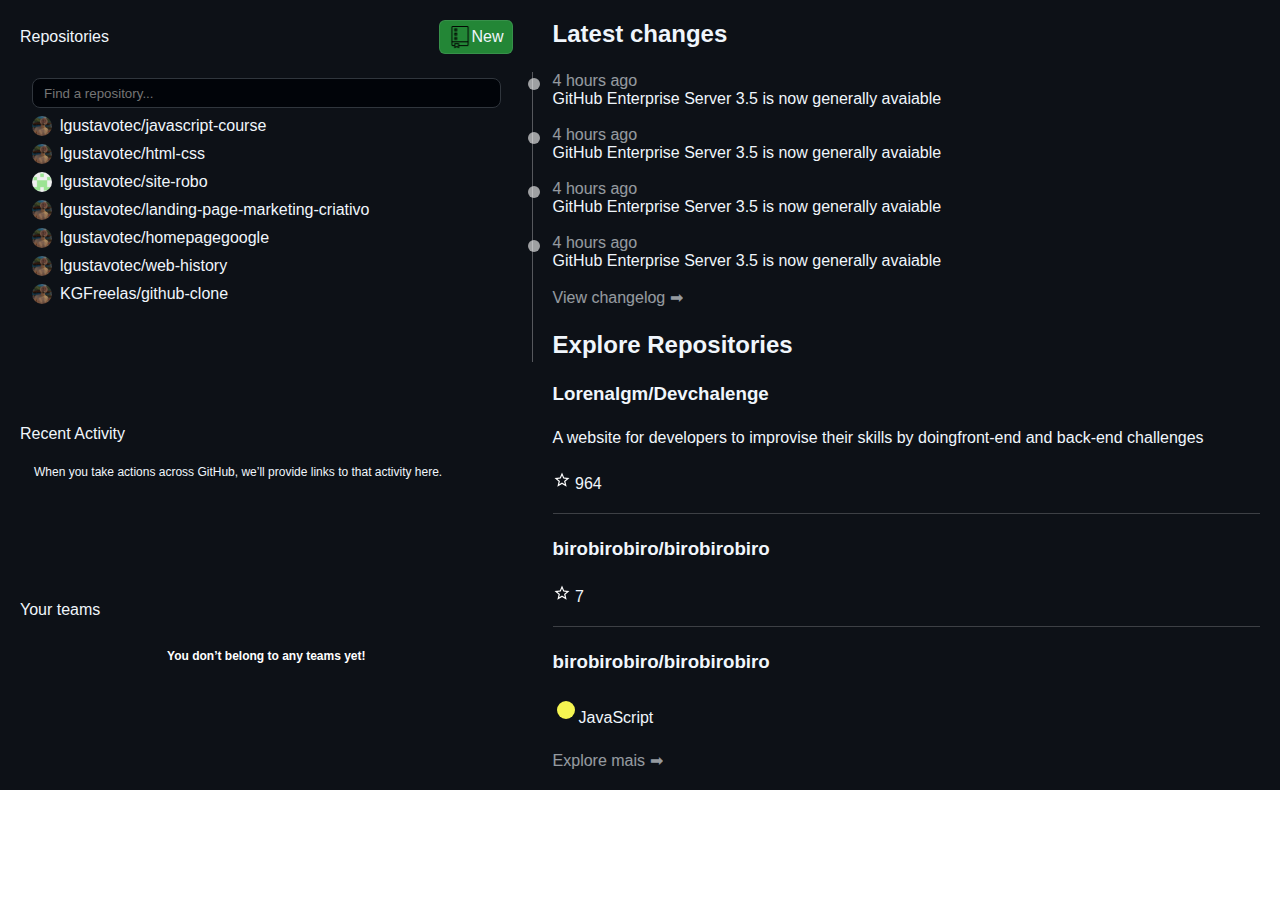
==== index.html @ 775c9f39 "responsividade sidebar finalizado" ====
<!DOCTYPE html>
<html lang="pt-BR">
  <head>
    <meta charset="UTF-8" />
    <meta http-equiv="X-UA-Compatible" content="IE=edge" />
    <meta name="viewport" content="width=device-width, initial-scale=1.0" />
    <link rel="stylesheet" href="styles/index.css" />
    <link rel="stylesheet" href="styles/fonts.css">
    <title></title>
  </head>
  <body>
    <aside>
      <div class="recent-repositories">
        <div class="recent-repositories-title">
          <h4>Repositories</h4>
          <div class="green-button">
            <img src="images/repository.png" alt="" />
            <p>New</p>
          </div>
        </div>

        <div class="list-repository card-block">
          <input type="search" placeholder="   Find a repository..." id="" />

          <div class="list-repository_item">
            <img src="images/perfilgus.jpeg" alt="" />
            <a href="#">lgustavotec/javascript-course</a>
          </div>

          <div class="list-repository_item">
            <img src="images/perfilgus.jpeg" alt="" />
            <a href="#">lgustavotec/html-css</a>
          </div>

          <div class="list-repository_item">
            <img src="images/kfg.png" alt="" />
            <a href="#">lgustavotec/site-robo</a>
          </div>

          <div class="list-repository_item">
            <img src="images/perfilgus.jpeg" alt="" />
            <a href="#">lgustavotec/landing-page-marketing-criativo</a>
          </div>

          <div class="list-repository_item">
            <img src="images/perfilgus.jpeg" alt="" />
            <a href="#">lgustavotec/homepagegoogle</a>
          </div>

          <div class="list-repository_item">
            <img src="images/perfilgus.jpeg" alt="" />
            <a href="#">lgustavotec/web-history</a>
          </div>

          <div class="list-repository_item">
            <img src="images/perfilgus.jpeg" alt="" />
            <a href="#">KGFreelas/github-clone</a>
          </div>
        </div>
      </div>

      <div class="recent-activity">
        <h4>Recent Activity</h4>
        <div class="card-block">
          <p>
            When you take actions across GitHub, we’ll provide links to that
            activity here.
          </p>
        </div>
      </div>

      <div class="your-teams">
        <h4>Your teams</h4>
        <div class="card-block">
          <p>You don’t belong to any teams yet!</p>
        </div>
      </div>
    </aside>

    <aside id="sidebar">

      <h2 class="titulo-sidebar">Latest changes</h2>

      <div class="content-sidebar">
        <p class="time-notification">4 hours ago</p>
        <a href="">
          <p class="text-sidebar">GitHub Enterprise Server 3.5 is now generally avaiable</p>
        </a><br>
        <p class="time-notification">4 hours ago</p>
        <a href="">
          <p class="text-sidebar">GitHub Enterprise Server 3.5 is now generally avaiable</p>
        </a><br>
        <p class="time-notification">4 hours ago</p>
        <a href="">
          <p class="text-sidebar">GitHub Enterprise Server 3.5 is now generally avaiable</p>
        </a><br>
        <p class="time-notification">4 hours ago</p>
        <a href="">
          <p class="text-sidebar" >GitHub Enterprise Server 3.5 is now generally avaiable</p>
        </a><br>
        <a class="explore-more" href="#">View changelog &#x27A1</a>
      </div>

      <h2 class="titulo-sidebar">Explore Repositories</h2>

      <a href="">
        <h3 class="subtitulo-sidebar">Lorenalgm/Devchalenge</h3>
      </a>
      <p> A website for developers to improvise their skills by doingfront-end and back-end challenges</p>
      <p class="star-number"> <img src="images/star-sidebar.svg" alt=""> 964</p>

      <a href="">
        <h3 class="subtitulo-sidebar">birobirobiro/birobirobiro</h3>
      </a>

      <p class="star-number"> <img src="images/star-sidebar.svg" alt=""> 7</p>

      <a href="">
        <h3 class="subtitulo-sidebar">birobirobiro/birobirobiro</h3>
      </a>

      <p class="ball-text">JavaScript</p>




      

      <a class="explore-more" href="#">Explore mais &#x27A1</a>



      
        
      </div>

      


    </aside>
  </body>
</html>
---- styles/index.css ----
* {
  margin: 0;
  padding: 0;
}

body{
  display: grid;
  grid-template-areas: "aside1 aside2";
}

aside {
  padding: 20px;
  background-color: #010409;
  display: grid;
  gap: 24px;
  grid-template-areas: "repositories" "recent" "teams";
  font-family: "Segoe UI", Tahoma, Geneva, Verdana, sans-serif;

  grid-area: aside1;
}

#sidebar{
  grid-area: aside2;
}

/*areas*/

.recent-repositories {
  grid-area: repositories;
  display: flex;
  flex-direction: column;
  gap: 12px;
}

.recent-repositories-title {
  display: flex;
  justify-content: space-between;
  align-items: center;
}

.recent-repositories-title h4 {
  font-weight: normal;
}

.recent-activity {
  grid-area: recent;
}
.recent-activity h4 {
  font-weight: normal;
}

.your-teams {
  grid-area: teams;
}
.your-teams h4 {
  font-weight: normal;
}

.list-repository {
  padding: 12px;
  display: grid;
  gap: 8px;
}

.list-repository_item {
  display: flex;
  gap: 8px;
  align-items: center;
}

.list-repository_item img {
  width: 20px;
  border-radius: 100%;
}

/* BOTOES */

.green-button {
  align-items: center;
  flex-direction: row;
  font-weight: 500px;
  border: 1px solid;
  border-radius: 6px;
  color: white;
  padding: 4px 8px;
  background-color: #238636;
  display: none;
  border-color: rgba(240, 245, 252, 0.1);
}

.green-button img {
  width: 24px;
}

input {
  border-radius: 8px;
  border: 1px solid #30363d;
  height: 30px;
  background-color: #010409;
  color: #30363d;
}

.recent-activity > div {
  margin-top: 8px;
  padding: 4px;
}

.your-teams > div {
  margin-top: 8px;
  padding: 12px;
}
.your-teams p {
  font-weight: bold;
  color: white;
  text-align: center;
}

.card-block {
  background-color: #161b22;
  border: 1px solid #30363d;
  border-radius: 8px;
}

.card-block > p {
  font-size: 12px;
  padding: 10px;
}

@media (min-width: 768px) {
  aside {
    background-color: #0d1117 !important;
  }
  .green-button {
    display: inline-flex;
  }
  .card-block {
    background-color: transparent;
    border: none;
    border-radius: 0;
  }
}

/*=====================Aside-Sidebar================*/

.time-notification{
  opacity: 0.6;
}

.text-sidebar:hover{
  color: #58a6ff;
}

.subtitulo-sidebar:hover{
  color: #58a6ff;
  text-decoration: none;
  
}

#sidebar a:hover {
  color: #58a6ff;
}

.star-number::after{
  content: '';
  height: 1px;
  width: 100%;
  background-color: white;

  display: block;
  margin-top: 20px;
  opacity: 0.2;
}

.ball-text::before{
  content: '';
  height: 18px;
  width: 18px;
  background-color: rgb(245, 245, 81);
  border-radius: 100%;

  display: inline-block;
  margin: 4px;
  
}

.explore-more{
  opacity: 0.6;
}



.content-sidebar::before{
  content: '';
  height: 290px;
  width: 1px;
  background-color: white;
  display: flex;
  position: absolute;
  opacity: 0.3;
  margin-left: -21px;
  
}

.time-notification::before{
  content: '';
  height: 12px;
  width: 12px;
  border-radius: 100%;
  background-color: white;
  position: absolute;
  margin-left: -25px;
  margin-top: 6px;
}

@media(max-width:1003px){
  #sidebar{
    display: none;
  }
}
---- styles/fonts.css ----
h1,
h2,
h3,
h4,
h5,
h6,
p,
strong,
li,
a {
  color: #f0f6fc;
}

a {
  text-decoration: none;
}

a:hover {
  text-decoration: underline;
}
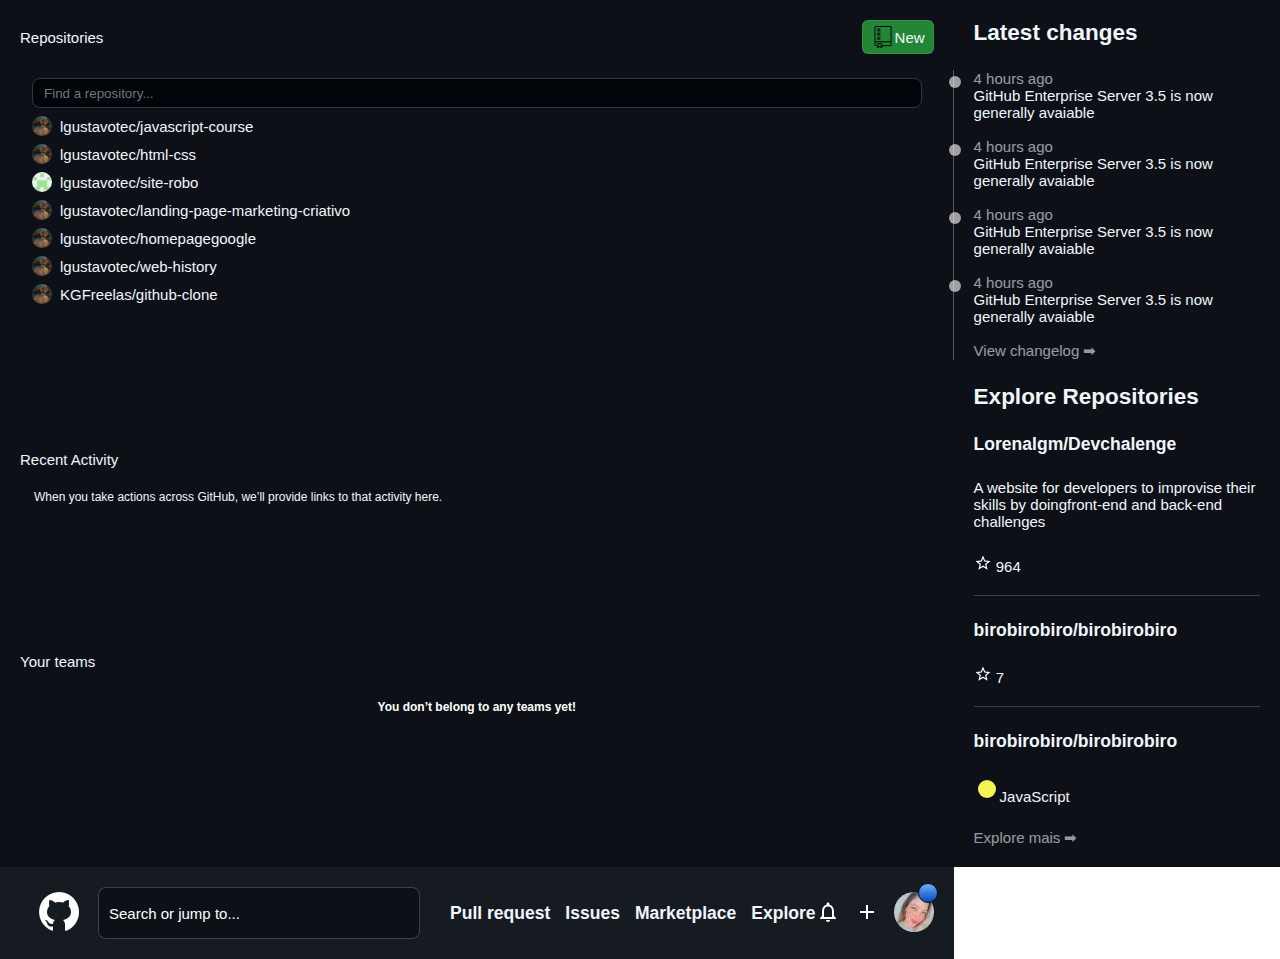
==== commit 6bd9a399: "Merge pull request #7 from KGFreelas/feature/sidebar" ====
--- a/index.html
+++ b/index.html
@@ -6,9 +6,58 @@
     <meta name="viewport" content="width=device-width, initial-scale=1.0" />
     <link rel="stylesheet" href="styles/index.css" />
     <link rel="stylesheet" href="styles/fonts.css">
+    <link rel="stylesheet" href="styles/header.css">
     <title></title>
   </head>
   <body>
+
+    <header>
+      <div class="navigation">
+  
+       <a href="#">
+         <div class="menu-hamburger">
+           <div></div>
+           <div></div>
+           <div></div>
+         </div>
+       </a>
+  
+       <div class="logo-header-before"><img src="images/icons8-github-48.png" alt=""></div>
+  
+        <input class="header-input" type="text" name="" value="Search or jump to...">
+  
+        
+          <nav>
+            <ul>
+              <a href="#">
+                <li><h3>Pull request</h3>
+              </a>
+            
+              </li>
+              <a href="#">
+                <li><h3>Issues</h3></li>
+              </a>
+              <a href="#">
+                <li><h3>Marketplace</h3></li>
+              </a>
+              <a href="#">
+                <li><h3>Explore</h3></li>
+              </a>
+            </ul>
+          </nav>
+        
+      </div>
+
+      <div class="logo-header-after"><img src="images/icons8-github-48.png" alt=""></div>
+  
+      <div class="icons-header">
+  
+        <div class="icon-bell"><a href="#"><img src="images/bell.svg" alt=""></a></div>
+        <div class="icon-plus"><a href="#"><img src="images/plus.svg" alt=""></a></div>
+        <div class="icon-img"><a href="#"><img src="images/img-perfil.jfif" alt=""></a></div>
+      </div>
+    </header>
+  
     <aside>
       <div class="recent-repositories">
         <div class="recent-repositories-title">
--- a/styles/header.css
+++ b/styles/header.css
@@ -0,0 +1,159 @@
+/* ===========Global===========*/
+* {
+  margin: 0;
+  padding: 0;
+}
+
+body {
+  font-family: 'Segoe UI', Tahoma, Geneva, Verdana, sans-serif;
+  font-size: 15px;
+}
+
+/* ===========Header===========*/
+
+header {
+  padding: 20px;
+  display: flex;
+  justify-content: space-between;
+  background-color: #161b22;
+  color: #f0f6fc;
+}
+
+header a {
+  text-decoration: none;
+  color: #f0f6fc;
+  opacity: 1;
+}
+
+header a:hover {
+  opacity: 0.8;
+}
+
+.navigation {
+  display: flex;
+  gap: 15px;
+  align-items: center;
+  font-weight: bold;
+}
+
+.header-input {
+  width: 300px;
+  margin: auto;
+  padding: 10px;
+  border: 1px solid rgba(255, 255, 255, 0.199);
+  border-radius: 8px;
+  background-color: #0d1117;
+  color: white;
+  font-size: 15px;
+}
+
+nav ul {
+  display: flex;
+  gap: 15px;
+  align-items: center;
+}
+
+header li {
+  text-decoration: none;
+  list-style: none;
+}
+
+
+
+.icons-header {
+  display: flex;
+  align-items: center;
+  gap: 15px;
+  text-align: center;
+  position: relative;
+ 
+}
+
+header img {
+  border-radius: 100%;
+}
+
+.icon-img::after {
+  content: '';
+  position: absolute;
+  height: 18px;
+  width: 18px;
+  border-radius: 100%;
+  top: -4px;
+  right: -4px;
+  border: 1px solid #0d1117;
+  background: linear-gradient(to bottom, #73abff, #004cb7);
+}
+
+
+
+/* ===========hamburger===========*/
+
+.menu-hamburger{
+  
+  
+  width: 50px;
+  background: #161b22;
+  flex-direction: column;
+  display: none;
+  gap: 10px;
+  justify-content: center;
+  
+
+}
+
+.menu-hamburger div{
+  height: 1px;
+  width: 30px;
+  background: white;
+  margin: auto;
+  
+  
+  
+  
+}
+
+/* ===========Responsiveness===========*/
+
+@media(max-width: 968px){
+  .menu-hamburger{
+    display: flex;
+  }
+
+  .logo-header-before{
+    display: none;
+  }
+
+  input, nav, .icon-plus, .icon-img{
+    display: none;
+  }
+
+  header{
+    display: grid;
+    grid-template-areas: "hamburger logo bell";
+    
+  
+  }
+
+  .menu-hamburger{
+    grid-area: hamburger;
+  }
+
+  .logo-header-after{
+    grid-area: logo;
+    
+}
+
+  .icon-bell{
+    grid-area: bell;
+  }
+
+  
+}
+
+@media (min-width: 969px ){
+  .logo-header-after{
+    display: none;
+  }
+}
+  
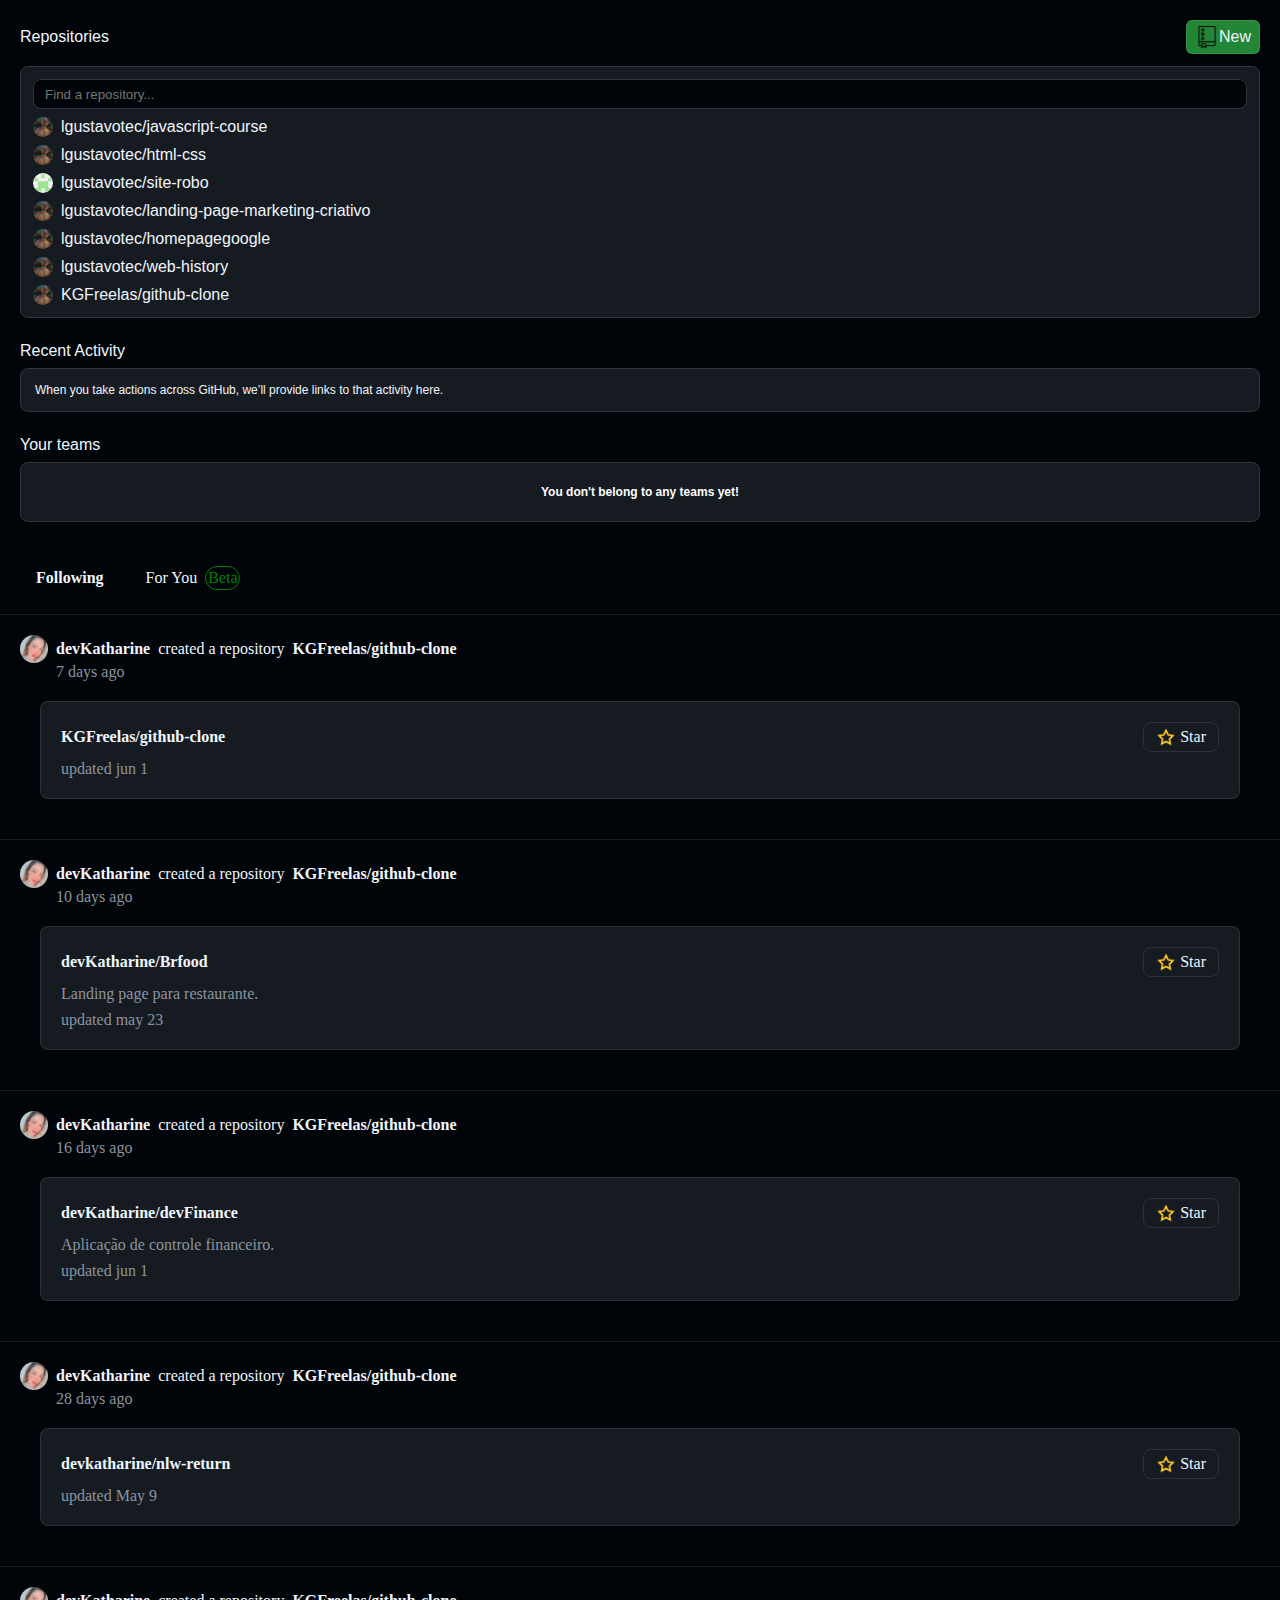
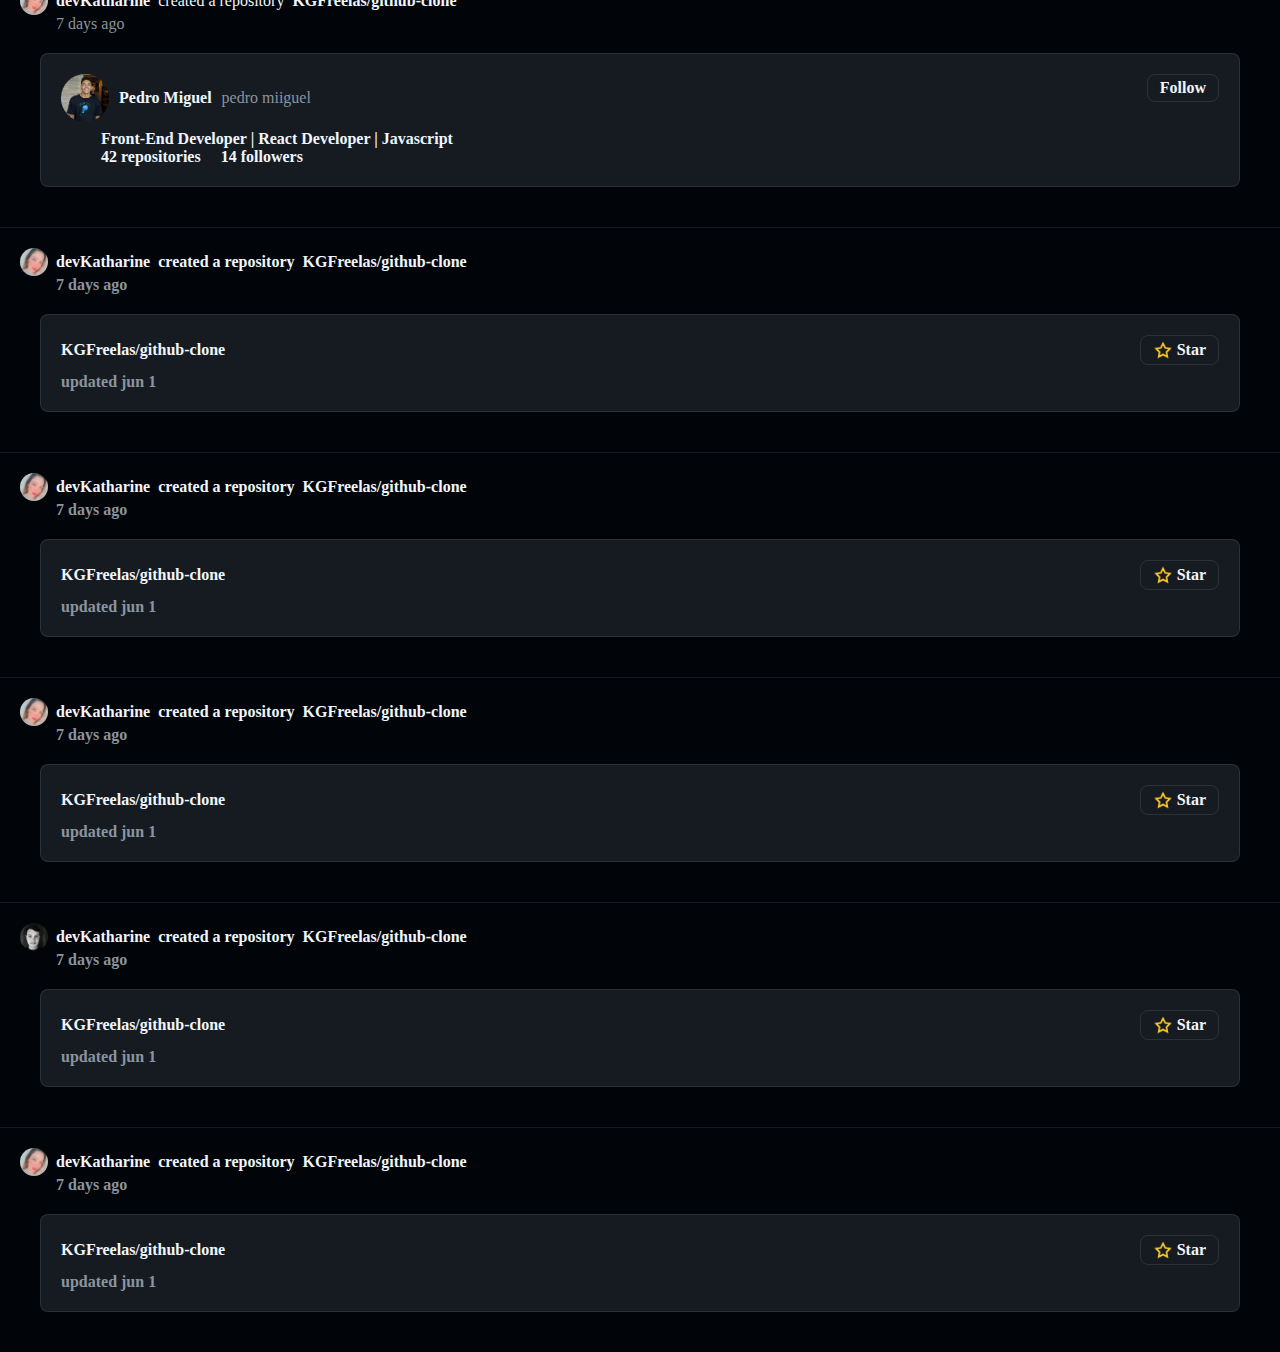
==== commit f41910fc: "tex-decoration none retirada. box lembrete img sendo refeita." ====
--- a/index.html
+++ b/index.html
@@ -5,59 +5,10 @@
     <meta http-equiv="X-UA-Compatible" content="IE=edge" />
     <meta name="viewport" content="width=device-width, initial-scale=1.0" />
     <link rel="stylesheet" href="styles/index.css" />
-    <link rel="stylesheet" href="styles/fonts.css">
-    <link rel="stylesheet" href="styles/header.css">
+    <link rel="stylesheet" href="styles/fonts.css" />
     <title></title>
   </head>
   <body>
-
-    <header>
-      <div class="navigation">
-  
-       <a href="#">
-         <div class="menu-hamburger">
-           <div></div>
-           <div></div>
-           <div></div>
-         </div>
-       </a>
-  
-       <div class="logo-header-before"><img src="images/icons8-github-48.png" alt=""></div>
-  
-        <input class="header-input" type="text" name="" value="Search or jump to...">
-  
-        
-          <nav>
-            <ul>
-              <a href="#">
-                <li><h3>Pull request</h3>
-              </a>
-            
-              </li>
-              <a href="#">
-                <li><h3>Issues</h3></li>
-              </a>
-              <a href="#">
-                <li><h3>Marketplace</h3></li>
-              </a>
-              <a href="#">
-                <li><h3>Explore</h3></li>
-              </a>
-            </ul>
-          </nav>
-        
-      </div>
-
-      <div class="logo-header-after"><img src="images/icons8-github-48.png" alt=""></div>
-  
-      <div class="icons-header">
-  
-        <div class="icon-bell"><a href="#"><img src="images/bell.svg" alt=""></a></div>
-        <div class="icon-plus"><a href="#"><img src="images/plus.svg" alt=""></a></div>
-        <div class="icon-img"><a href="#"><img src="images/img-perfil.jfif" alt=""></a></div>
-      </div>
-    </header>
-  
     <aside>
       <div class="recent-repositories">
         <div class="recent-repositories-title">
@@ -121,71 +72,346 @@
       <div class="your-teams">
         <h4>Your teams</h4>
         <div class="card-block">
-          <p>You don’t belong to any teams yet!</p>
+          <p>You don't belong to any teams yet!</p>
         </div>
       </div>
     </aside>
 
-    <aside id="sidebar">
-
-      <h2 class="titulo-sidebar">Latest changes</h2>
-
-      <div class="content-sidebar">
-        <p class="time-notification">4 hours ago</p>
-        <a href="">
-          <p class="text-sidebar">GitHub Enterprise Server 3.5 is now generally avaiable</p>
-        </a><br>
-        <p class="time-notification">4 hours ago</p>
-        <a href="">
-          <p class="text-sidebar">GitHub Enterprise Server 3.5 is now generally avaiable</p>
-        </a><br>
-        <p class="time-notification">4 hours ago</p>
-        <a href="">
-          <p class="text-sidebar">GitHub Enterprise Server 3.5 is now generally avaiable</p>
-        </a><br>
-        <p class="time-notification">4 hours ago</p>
-        <a href="">
-          <p class="text-sidebar" >GitHub Enterprise Server 3.5 is now generally avaiable</p>
-        </a><br>
-        <a class="explore-more" href="#">View changelog &#x27A1</a>
+    <main>
+      <div class="following-for-you">
+        <div class="box-following">
+          <a href=""> <strong>Following</strong> </a>
+        </div>
+        <div class="box-for-you">
+          <a href="">For You </a>
+          <p>Beta</p>
+        </div>
       </div>
 
-      <h2 class="titulo-sidebar">Explore Repositories</h2>
-
-      <a href="">
-        <h3 class="subtitulo-sidebar">Lorenalgm/Devchalenge</h3>
-      </a>
-      <p> A website for developers to improvise their skills by doingfront-end and back-end challenges</p>
-      <p class="star-number"> <img src="images/star-sidebar.svg" alt=""> 964</p>
-
-      <a href="">
-        <h3 class="subtitulo-sidebar">birobirobiro/birobirobiro</h3>
-      </a>
-
-      <p class="star-number"> <img src="images/star-sidebar.svg" alt=""> 7</p>
-
-      <a href="">
-        <h3 class="subtitulo-sidebar">birobirobiro/birobirobiro</h3>
-      </a>
-
-      <p class="ball-text">JavaScript</p>
-
-
-
-
-      
-
-      <a class="explore-more" href="#">Explore mais &#x27A1</a>
-
-
-
-      
-        
-      </div>
-
-      
-
-
-    </aside>
+      <article>
+        <div class="box-activity">
+          <div class="box-notify">
+            <img src="images/perfilkakau.JPEG" alt="" />
+            <a href=""><strong>devKatharine</strong></a>
+            <p>created a repository</p>
+            <a href=""><strong>KGFreelas/github-clone</strong></a>
+          </div>
+          <div class="lembrete">
+            <p>7 days ago</p>
+          </div>
+
+          <div class="box-kgfreelas-principal">
+            <div class="box-sub-kgfreelas">
+              <div class="box-kgfreelas-githubclone">
+                <a href=""><strong>KGFreelas/github-clone</strong></a>
+              </div>
+
+              <div class="box-star">
+                <img src="images/star-img.png" alt="" />
+                <p>Star</p>
+              </div>
+            </div>
+
+            <div class="box-lembrete">
+              <p>updated jun 1</p>
+            </div>
+          </div>
+        </div>
+      </article>
+
+      <article>
+        <div class="box-activity">
+          <div class="box-notify">
+            <img src="images/perfilkakau.JPEG" alt="" />
+            <a href=""><strong>devKatharine</strong></a>
+            <p>created a repository</p>
+            <a href=""><strong>KGFreelas/github-clone</strong></a>
+          </div>
+          <div class="lembrete">
+            <p>10 days ago</p>
+          </div>
+
+          <div class="box-kgfreelas-principal">
+            <div class="box-sub-kgfreelas">
+              <div class="box-kgfreelas-githubclone">
+                <a href=""><strong>devKatharine/Brfood</strong></a>
+              </div>
+
+              <div class="box-star">
+                <img src="images/star-img.png" alt="" />
+                <p>Star</p>
+              </div>
+            </div>
+
+            <div class="box-lembrete">
+              <p>Landing page para restaurante.</p>
+            </div>
+
+            <div class="box-lembrete">
+              <p>updated may 23</p>
+            </div>
+          </div>
+        </div>
+      </article>
+
+      <article>
+        <div class="box-activity">
+          <div class="box-notify">
+            <img src="images/perfilkakau.JPEG" alt="" />
+            <a href=""><strong>devKatharine</strong></a>
+            <p>created a repository</p>
+            <a href=""><strong>KGFreelas/github-clone</strong></a>
+          </div>
+          <div class="lembrete">
+            <p>16 days ago</p>
+          </div>
+
+          <div class="box-kgfreelas-principal">
+            <div class="box-sub-kgfreelas">
+              <div class="box-kgfreelas-githubclone">
+                <a href=""><strong>devKatharine/devFinance</strong></a>
+              </div>
+
+              <div class="box-star">
+                <img src="images/star-img.png" alt="" />
+                <p>Star</p>
+              </div>
+            </div>
+
+            <div class="box-lembrete">
+              <p>Aplicação de controle financeiro.</p>
+            </div>
+
+            <div class="box-lembrete">
+              <p>updated jun 1</p>
+            </div>
+          </div>
+        </div>
+      </article>
+
+      <article>
+        <div class="box-activity">
+          <div class="box-notify">
+            <img src="images/perfilkakau.JPEG" alt="" />
+            <a href=""><strong>devKatharine</strong></a>
+            <p>created a repository</p>
+            <a href=""><strong>KGFreelas/github-clone</strong></a>
+          </div>
+          <div class="lembrete">
+            <p>28 days ago</p>
+          </div>
+
+          <div class="box-kgfreelas-principal">
+            <div class="box-sub-kgfreelas">
+              <div class="box-kgfreelas-githubclone">
+                <a href=""><strong>devkatharine/nlw-return</strong></a>
+              </div>
+
+              <div class="box-star">
+                <img src="images/star-img.png" alt="" />
+                <p>Star</p>
+              </div>
+            </div>
+
+            <div class="box-lembrete">
+              <p>updated May 9</p>
+            </div>
+          </div>
+        </div>
+      </article>
+
+      <article>
+        <div class="box-activity">
+          <div class="box-notify">
+            <img src="images/perfilkakau.JPEG" alt="" />
+            <a href=""><strong>devKatharine</strong></a>
+            <p>created a repository</p>
+            <a href=""><strong>KGFreelas/github-clone</strong></a>
+          </div>
+          <div class="lembrete">
+            <p>7 days ago</p>
+          </div>
+
+          <div class="box-kgfreelas-principal">
+            <div class="box-sub-kgfreelas">
+              <div class="box-kgfreelas-githubclone">
+                <img src="images/pedro-perfil.jpeg" alt="" />
+                <a href=""
+                  ><strong><strong>Pedro Miguel</strong></a
+                > <p>pedro miiguel</p>
+              </div>
+
+              <div class="box-star">
+                
+                <p>Follow</p>
+              </div>
+            </div>
+
+            <div class="box-lembrete-img">
+              <p>Front-End Developer | React Developer | Javascript</p>
+              <div class="box-lembrete-rp">
+                <p>42 repositories</p>
+                <p>14 followers</p>
+              </div>
+            </div>
+          </div>
+        </div>
+      </article>
+
+      <article>
+        <div class="box-activity">
+          <div class="box-notify">
+            <img src="images/perfilkakau.JPEG" alt="" />
+            <a href=""><strong>devKatharine</strong></a>
+            <p>created a repository</p>
+            <a href=""><strong>KGFreelas/github-clone</strong></a>
+          </div>
+          <div class="lembrete">
+            <p>7 days ago</p>
+          </div>
+
+          <div class="box-kgfreelas-principal">
+            <div class="box-sub-kgfreelas">
+              <div class="box-kgfreelas-githubclone">
+                <a href=""><strong>KGFreelas/github-clone</strong></a>
+              </div>
+
+              <div class="box-star">
+                <img src="images/star-img.png" alt="" />
+                <p>Star</p>
+              </div>
+            </div>
+
+            <div class="box-lembrete">
+              <p>updated jun 1</p>
+            </div>
+          </div>
+        </div>
+      </article>
+
+      <article>
+        <div class="box-activity">
+          <div class="box-notify">
+            <img src="images/perfilkakau.JPEG" alt="" />
+            <a href=""><strong>devKatharine</strong></a>
+            <p>created a repository</p>
+            <a href=""><strong>KGFreelas/github-clone</strong></a>
+          </div>
+          <div class="lembrete">
+            <p>7 days ago</p>
+          </div>
+
+          <div class="box-kgfreelas-principal">
+            <div class="box-sub-kgfreelas">
+              <div class="box-kgfreelas-githubclone">
+                <a href=""><strong>KGFreelas/github-clone</strong></a>
+              </div>
+
+              <div class="box-star">
+                <img src="images/star-img.png" alt="" />
+                <p>Star</p>
+              </div>
+            </div>
+
+            <div class="box-lembrete">
+              <p>updated jun 1</p>
+            </div>
+          </div>
+        </div>
+      </article>
+
+      <article>
+        <div class="box-activity">
+          <div class="box-notify">
+            <img src="images/perfilkakau.JPEG" alt="" />
+            <a href=""><strong>devKatharine</strong></a>
+            <p>created a repository</p>
+            <a href=""><strong>KGFreelas/github-clone</strong></a>
+          </div>
+          <div class="lembrete">
+            <p>7 days ago</p>
+          </div>
+
+          <div class="box-kgfreelas-principal">
+            <div class="box-sub-kgfreelas">
+              <div class="box-kgfreelas-githubclone">
+                <a href=""><strong>KGFreelas/github-clone</strong></a>
+              </div>
+
+              <div class="box-star">
+                <img src="images/star-img.png" alt="" />
+                <p>Star</p>
+              </div>
+            </div>
+
+            <div class="box-lembrete">
+              <p>updated jun 1</p>
+            </div>
+          </div>
+        </div>
+      </article>
+
+      <article>
+        <div class="box-activity">
+          <div class="box-notify">
+            <img src="images/perfilleo.jpeg" alt="" />
+            <a href=""><strong>devKatharine</strong></a>
+            <p>created a repository</p>
+            <a href=""><strong>KGFreelas/github-clone</strong></a>
+          </div>
+          <div class="lembrete">
+            <p>7 days ago</p>
+          </div>
+
+          <div class="box-kgfreelas-principal">
+            <div class="box-sub-kgfreelas">
+              <div class="box-kgfreelas-githubclone">
+                <a href=""><strong>KGFreelas/github-clone</strong></a>
+              </div>
+
+              <div class="box-star">
+                <img src="images/star-img.png" alt="" />
+                <p>Star</p>
+              </div>
+            </div>
+
+            <div class="box-lembrete">
+              <p>updated jun 1</p>
+            </div>
+          </div>
+        </div>
+      </article>
+
+      <article>
+        <div class="box-activity">
+          <div class="box-notify">
+            <img src="images/perfilkakau.JPEG" alt="" />
+            <a href=""><strong>devKatharine</strong></a>
+            <p>created a repository</p>
+            <a href=""><strong>KGFreelas/github-clone</strong></a>
+          </div>
+          <div class="lembrete">
+            <p>7 days ago</p>
+          </div>
+
+          <div class="box-kgfreelas-principal">
+            <div class="box-sub-kgfreelas">
+              <div class="box-kgfreelas-githubclone">
+                <a href=""><strong>KGFreelas/github-clone</strong></a>
+              </div>
+
+              <div class="box-star">
+                <img src="images/star-img.png" alt="" />
+                <p>Star</p>
+              </div>
+            </div>
+
+            <div class="box-lembrete">
+              <p>updated jun 1</p>
+            </div>
+          </div>
+        </div>
+      </article>
+    </main>
   </body>
 </html>
--- a/styles/index.css
+++ b/styles/index.css
@@ -1,13 +1,136 @@
 * {
-  margin: 0;
-  padding: 0;
-}
-
-body{
-  display: grid;
-  grid-template-areas: "aside1 aside2";
-}
-
+  padding: 0px;
+  margin: 0px;
+}
+/* ------------main ---------------*/
+
+main {
+  background-color: #010409;
+}
+
+a {
+  text-decoration: none;
+  @import;
+}
+
+.following-for-you {
+  padding: 20px;
+  display: flex;
+  align-items: center;
+  gap: 10px;
+}
+.box-following {
+  padding: 6px 16px;
+  border-radius: 8px;
+}
+
+.box-following:hover {
+  background-color: #161b22;
+}
+
+.box-for-you {
+  align-items: center;
+  padding: 4px 16px;
+  gap: 8px;
+  border-radius: 8px;
+  display: flex;
+}
+
+.box-for-you:hover {
+  background-color: #161b22;
+}
+
+.box-for-you p {
+  color: green;
+  padding: 2px;
+  border: 1px solid green;
+  border-radius: 16px;
+}
+
+.box-activity {
+  display: flex;
+  flex-direction: column;
+  padding: 20px;
+  border-top: 1px solid #161b22;
+}
+
+.box-notify {
+  display: flex;
+  align-items: center;
+  gap: 8px;
+}
+
+.box-notify img {
+  width: 28px;
+  border-radius: 100%;
+}
+
+.lembrete {
+  margin-left: 36px;
+}
+
+.lembrete p {
+  color: #8b949e;
+}
+
+.box-kgfreelas-principal {
+  margin: 20px;
+  border: 1px solid rgba(240, 245, 252, 0.1);
+  border-radius: 8px;
+  display: flex;
+  flex-direction: column;
+  padding: 20px;
+  background-color: #161b22;
+  gap: 8px;
+}
+
+.box-sub-kgfreelas {
+  display: flex;
+  justify-content: space-between;
+}
+
+.box-kgfreelas-githubclone {
+  display: flex;
+  gap: 10px;
+  align-items: center;
+}
+.box-kgfreelas-githubclone img {
+  width: 48px;
+  border-radius: 100%;
+}
+
+.box-kgfreelas-githubclone p {
+  color: #8b949e;
+  font-weight: normal;
+}
+
+.box-lembrete-img {
+  margin-left: 40px;
+}
+
+.box-star {
+  display: flex;
+  align-items: center;
+  gap: 4px;
+  border: 1px solid rgba(240, 245, 252, 0.1);
+  border-radius: 8px;
+  padding: 4px 12px;
+}
+
+.box-star img {
+  width: 20px;
+}
+
+.box-lembrete p {
+  color: #8b949e;
+}
+
+.box-lembrete-rp {
+  display: flex;
+  gap: 20px;
+}
+
+/* ------------------- aside   -------------------------------------------------*/
 aside {
   padding: 20px;
   background-color: #010409;
@@ -15,12 +138,6 @@
   gap: 24px;
   grid-template-areas: "repositories" "recent" "teams";
   font-family: "Segoe UI", Tahoma, Geneva, Verdana, sans-serif;
-
-  grid-area: aside1;
-}
-
-#sidebar{
-  grid-area: aside2;
 }
 
 /*areas*/
@@ -128,92 +245,10 @@
 
 @media (min-width: 768px) {
   aside {
-    background-color: #0d1117 !important;
   }
   .green-button {
     display: inline-flex;
   }
   .card-block {
-    background-color: transparent;
-    border: none;
-    border-radius: 0;
   }
 }
-
-/*=====================Aside-Sidebar================*/
-
-.time-notification{
-  opacity: 0.6;
-}
-
-.text-sidebar:hover{
-  color: #58a6ff;
-}
-
-.subtitulo-sidebar:hover{
-  color: #58a6ff;
-  text-decoration: none;
-  
-}
-
-#sidebar a:hover {
-  color: #58a6ff;
-}
-
-.star-number::after{
-  content: '';
-  height: 1px;
-  width: 100%;
-  background-color: white;
-
-  display: block;
-  margin-top: 20px;
-  opacity: 0.2;
-}
-
-.ball-text::before{
-  content: '';
-  height: 18px;
-  width: 18px;
-  background-color: rgb(245, 245, 81);
-  border-radius: 100%;
-
-  display: inline-block;
-  margin: 4px;
-  
-}
-
-.explore-more{
-  opacity: 0.6;
-}
-
-
-
-.content-sidebar::before{
-  content: '';
-  height: 290px;
-  width: 1px;
-  background-color: white;
-  display: flex;
-  position: absolute;
-  opacity: 0.3;
-  margin-left: -21px;
-  
-}
-
-.time-notification::before{
-  content: '';
-  height: 12px;
-  width: 12px;
-  border-radius: 100%;
-  background-color: white;
-  position: absolute;
-  margin-left: -25px;
-  margin-top: 6px;
-}
-
-@media(max-width:1003px){
-  #sidebar{
-    display: none;
-  }
-}--- a/styles/fonts.css
+++ b/styles/fonts.css
@@ -14,7 +14,3 @@
 a {
   text-decoration: none;
 }
-
-a:hover {
-  text-decoration: underline;
-}
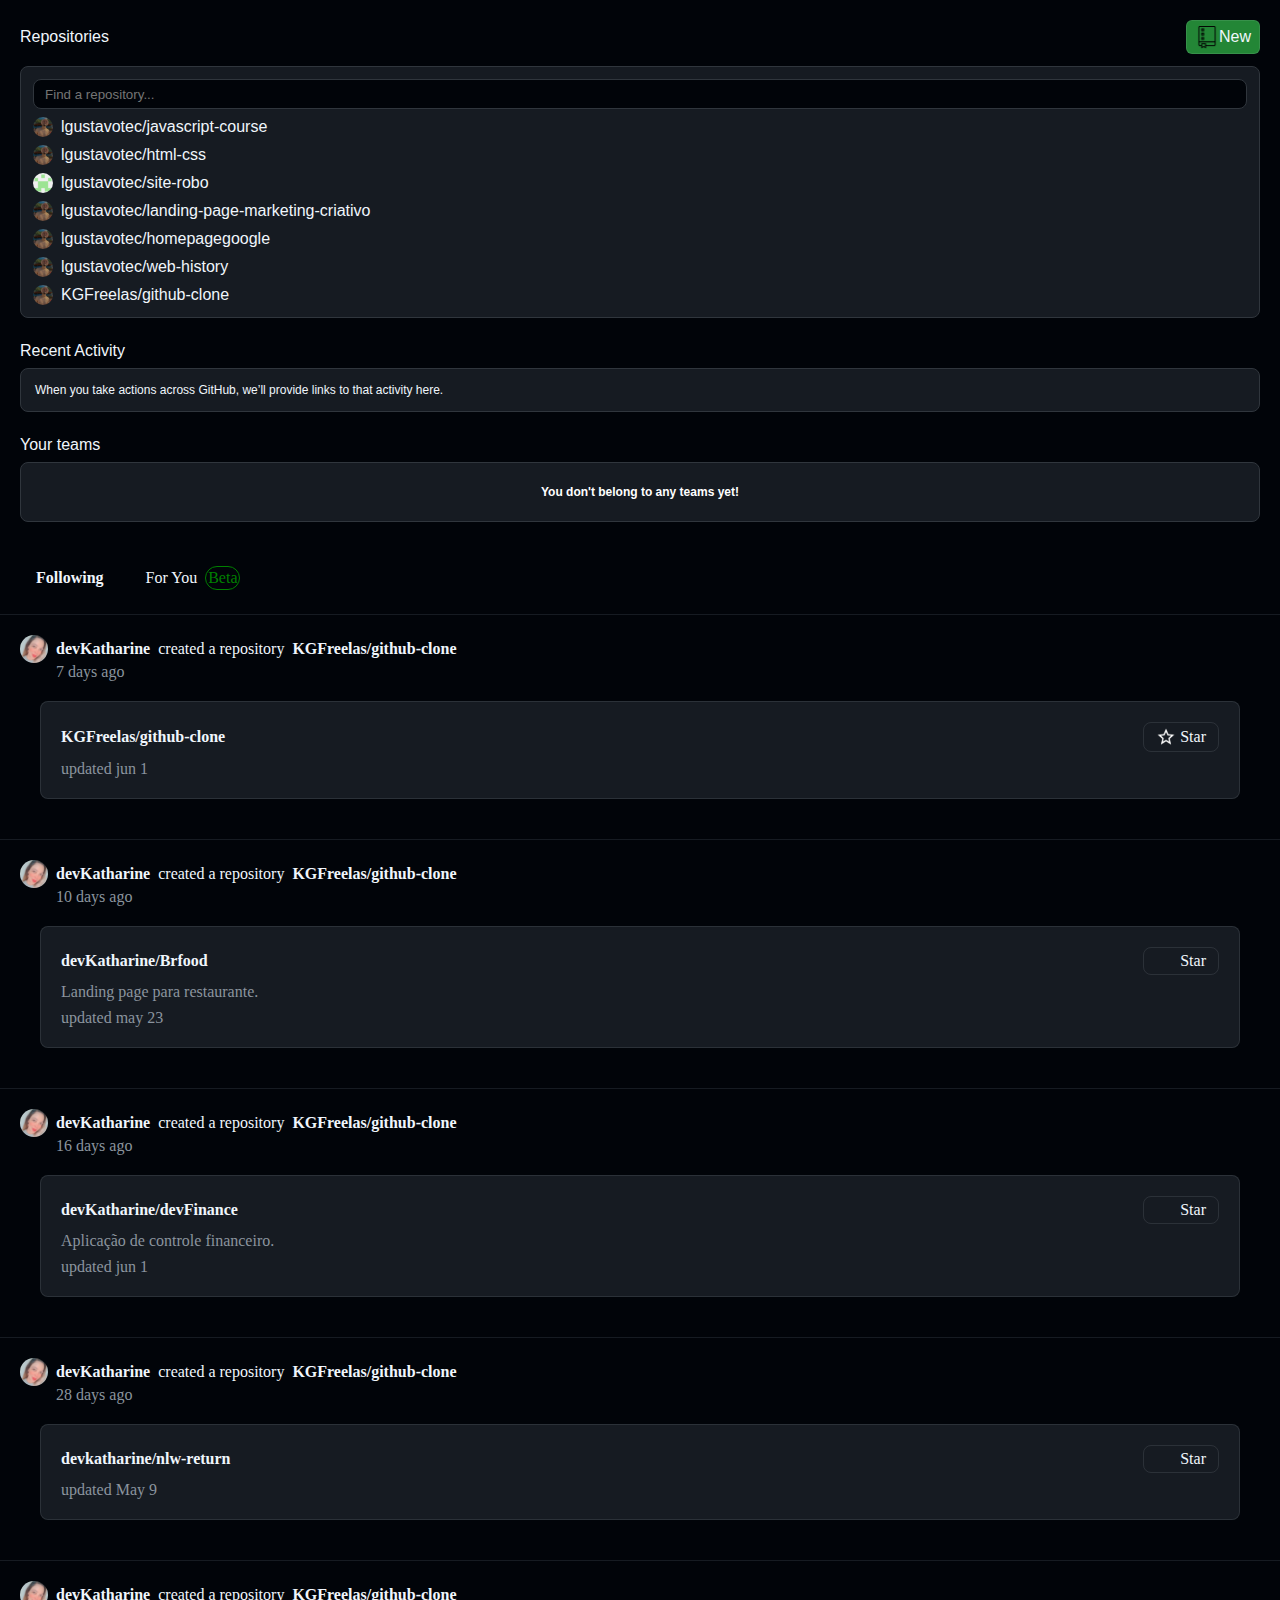
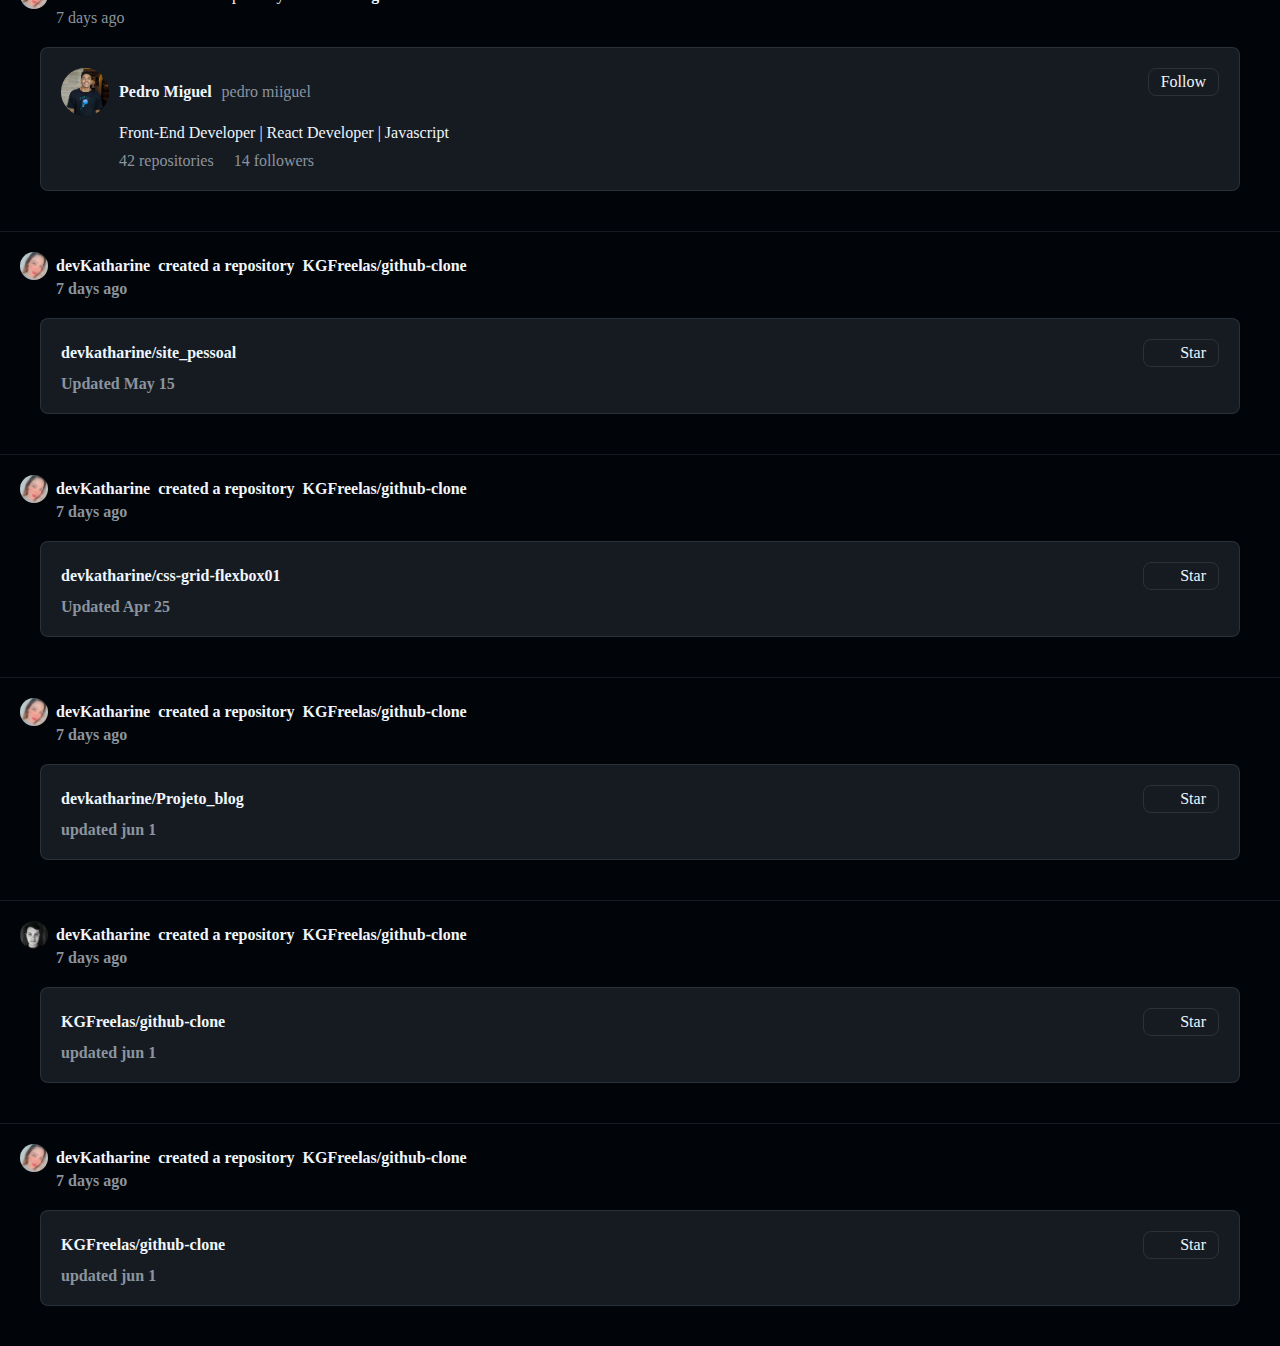
==== commit 7c6becc7: "imagem star new, box activity att" ====
--- a/index.html
+++ b/index.html
@@ -107,7 +107,7 @@
               </div>
 
               <div class="box-star">
-                <img src="images/star-img.png" alt="" />
+                <img src="images/star-png.png" alt="" />
                 <p>Star</p>
               </div>
             </div>
@@ -242,7 +242,6 @@
               </div>
 
               <div class="box-star">
-                
                 <p>Follow</p>
               </div>
             </div>
@@ -273,70 +272,72 @@
           <div class="box-kgfreelas-principal">
             <div class="box-sub-kgfreelas">
               <div class="box-kgfreelas-githubclone">
-                <a href=""><strong>KGFreelas/github-clone</strong></a>
-              </div>
-
-              <div class="box-star">
-                <img src="images/star-img.png" alt="" />
-                <p>Star</p>
-              </div>
-            </div>
-
-            <div class="box-lembrete">
-              <p>updated jun 1</p>
-            </div>
-          </div>
-        </div>
-      </article>
-
-      <article>
-        <div class="box-activity">
-          <div class="box-notify">
-            <img src="images/perfilkakau.JPEG" alt="" />
-            <a href=""><strong>devKatharine</strong></a>
-            <p>created a repository</p>
-            <a href=""><strong>KGFreelas/github-clone</strong></a>
-          </div>
-          <div class="lembrete">
-            <p>7 days ago</p>
-          </div>
-
-          <div class="box-kgfreelas-principal">
-            <div class="box-sub-kgfreelas">
-              <div class="box-kgfreelas-githubclone">
-                <a href=""><strong>KGFreelas/github-clone</strong></a>
-              </div>
-
-              <div class="box-star">
-                <img src="images/star-img.png" alt="" />
-                <p>Star</p>
-              </div>
-            </div>
-
-            <div class="box-lembrete">
-              <p>updated jun 1</p>
-            </div>
-          </div>
-        </div>
-      </article>
-
-      <article>
-        <div class="box-activity">
-          <div class="box-notify">
-            <img src="images/perfilkakau.JPEG" alt="" />
-            <a href=""><strong>devKatharine</strong></a>
-            <p>created a repository</p>
-            <a href=""><strong>KGFreelas/github-clone</strong></a>
-          </div>
-          <div class="lembrete">
-            <p>7 days ago</p>
-          </div>
-
-          <div class="box-kgfreelas-principal">
-            <div class="box-sub-kgfreelas">
-              <div class="box-kgfreelas-githubclone">
-                <a href=""><strong>KGFreelas/github-clone</strong></a>
-              </div>
+                <a href=""><strong>devkatharine/site_pessoal</strong></a>
+              </div>
+
+              <div class="box-star">
+                <img src="images/star-img.png" alt="" />
+                <p>Star</p>
+              </div>
+            </div>
+
+            <div class="box-lembrete">
+              <p>Updated May 15</p>
+            </div>
+          </div>
+        </div>
+      </article>
+
+      <article>
+        <div class="box-activity">
+          <div class="box-notify">
+            <img src="images/perfilkakau.JPEG" alt="" />
+            <a href=""><strong>devKatharine</strong></a>
+            <p>created a repository</p>
+            <a href=""><strong>KGFreelas/github-clone</strong></a>
+          </div>
+          <div class="lembrete">
+            <p>7 days ago</p>
+          </div>
+
+          <div class="box-kgfreelas-principal">
+            <div class="box-sub-kgfreelas">
+              <div class="box-kgfreelas-githubclone">
+                <a href=""><strong>devkatharine/css-grid-flexbox01</strong></a>
+              </div>
+
+              <div class="box-star">
+                <img src="images/star-img.png" alt="" />
+                <p>Star</p>
+              </div>
+            </div>
+
+            <div class="box-lembrete">
+              <p>Updated Apr 25</p>
+            </div>
+          </div>
+        </div>
+      </article>
+
+      <article>
+        <div class="box-activity">
+          <div class="box-notify">
+            <img src="images/perfilkakau.JPEG" alt="" />
+            <a href=""><strong>devKatharine</strong></a>
+            <p>created a repository</p>
+            <a href=""><strong>KGFreelas/github-clone</strong></a>
+          </div>
+          <div class="lembrete">
+            <p>7 days ago</p>
+          </div>
+
+          <div class="box-kgfreelas-principal">
+            <div class="box-sub-kgfreelas">
+              <div class="box-kgfreelas-githubclone">
+                <a href=""><strong>devkatharine/Projeto_blog</strong></a>
+                
+              </div>
+              
 
               <div class="box-star">
                 <img src="images/star-img.png" alt="" />
--- a/styles/index.css
+++ b/styles/index.css
@@ -6,11 +6,6 @@
 
 main {
   background-color: #010409;
-}
-
-a {
-  text-decoration: none;
-  @import;
 }
 
 .following-for-you {
@@ -105,7 +100,10 @@
 }
 
 .box-lembrete-img {
-  margin-left: 40px;
+  margin-left: 58px;
+}
+.box-lembrete-img p {
+  font-weight: normal;
 }
 
 .box-star {
@@ -117,6 +115,10 @@
   padding: 4px 12px;
 }
 
+.box-star p {
+  font-weight: normal;
+}
+
 .box-star img {
   width: 20px;
 }
@@ -128,6 +130,12 @@
 .box-lembrete-rp {
   display: flex;
   gap: 20px;
+  margin-top: 10px;
+}
+
+.box-lembrete-rp p {
+  font-weight: normal;
+  color: #8b949e;
 }
 
 /* ------------------- aside   -------------------------------------------------*/
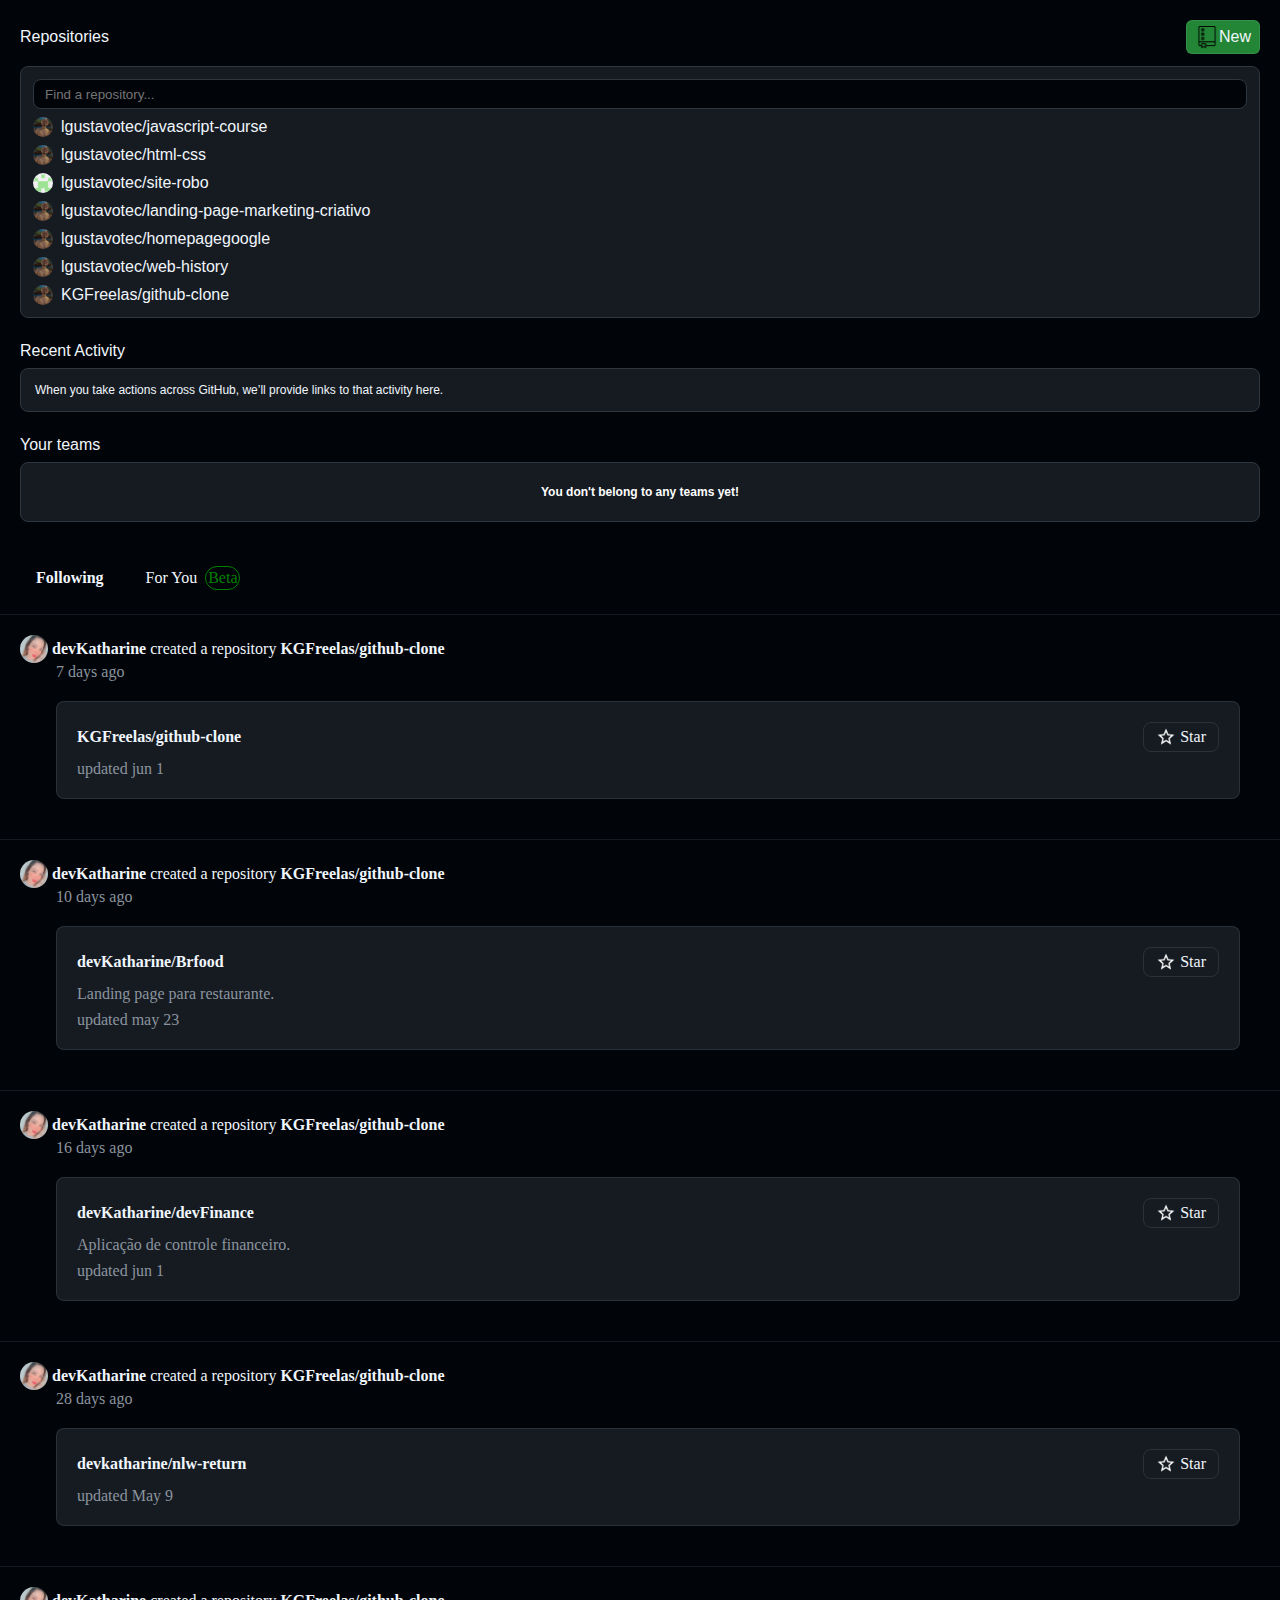
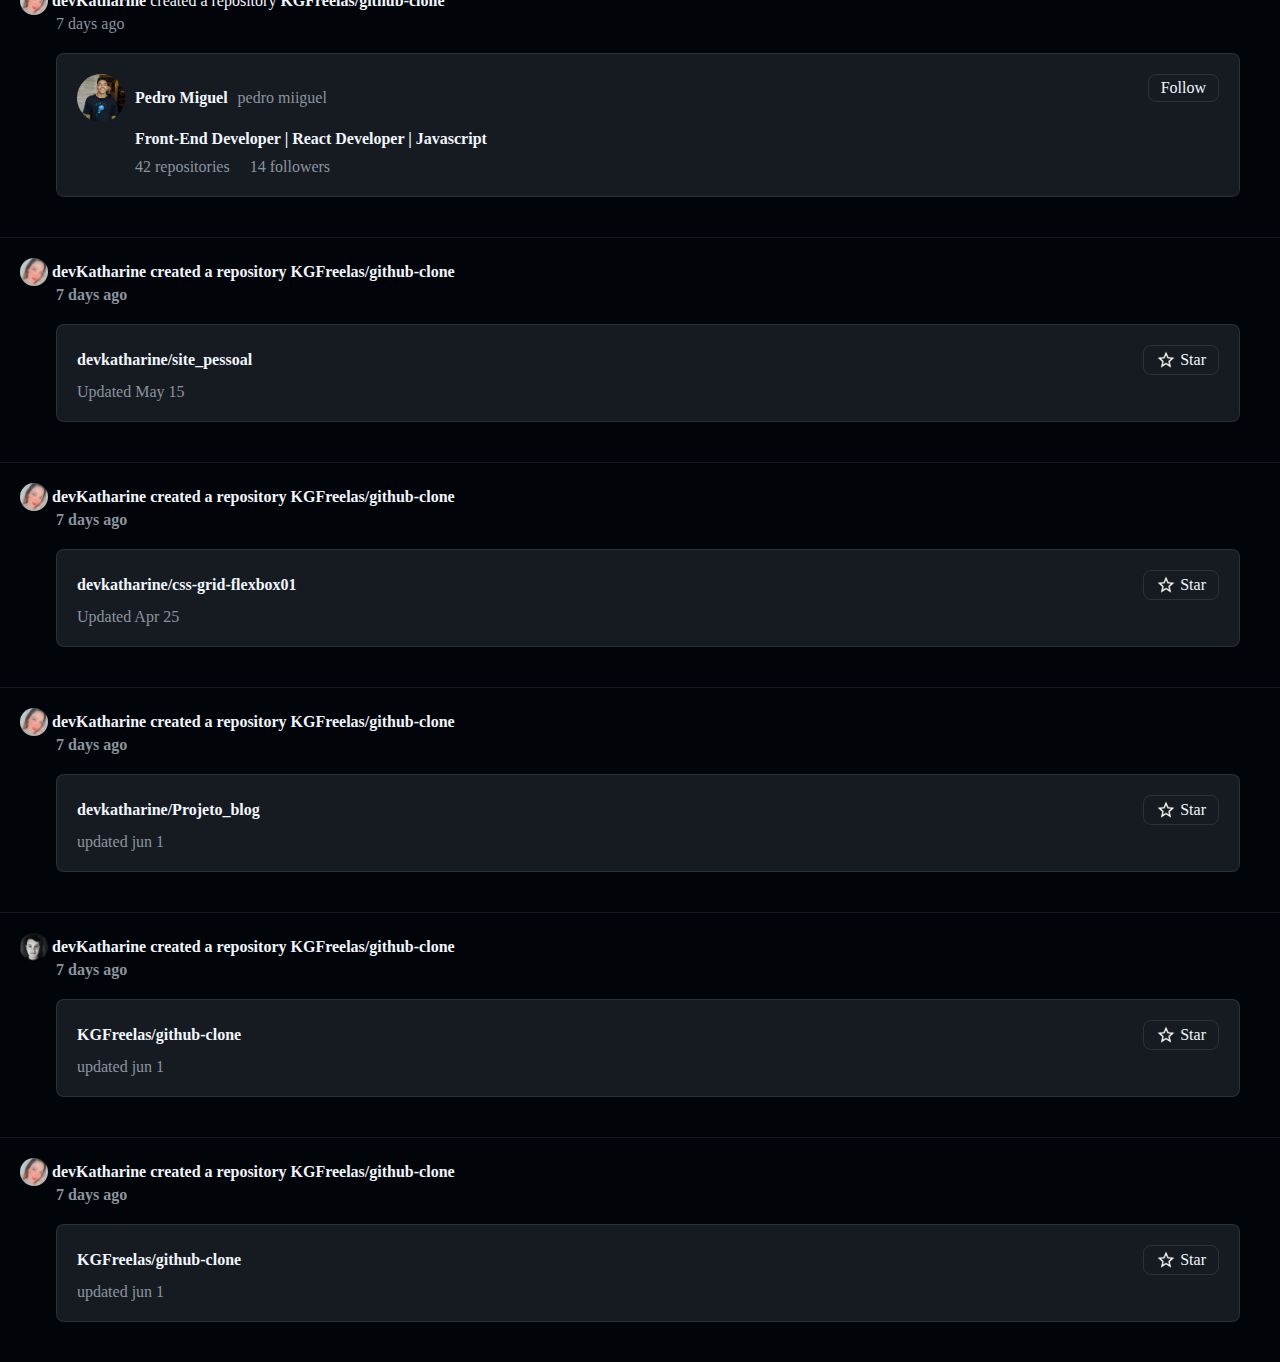
==== commit bcd999ab: "visual main alterado, caixas." ====
--- a/index.html
+++ b/index.html
@@ -138,7 +138,7 @@
               </div>
 
               <div class="box-star">
-                <img src="images/star-img.png" alt="" />
+                <img src="images/star-png.png" alt="" />
                 <p>Star</p>
               </div>
             </div>
@@ -173,7 +173,7 @@
               </div>
 
               <div class="box-star">
-                <img src="images/star-img.png" alt="" />
+                <img src="images/star-png.png" alt="" />
                 <p>Star</p>
               </div>
             </div>
@@ -208,7 +208,7 @@
               </div>
 
               <div class="box-star">
-                <img src="images/star-img.png" alt="" />
+                <img src="images/star-png.png" alt="" />
                 <p>Star</p>
               </div>
             </div>
@@ -238,7 +238,7 @@
                 <img src="images/pedro-perfil.jpeg" alt="" />
                 <a href=""
                   ><strong><strong>Pedro Miguel</strong></a
-                > <p>pedro miiguel</p>
+                > <a href="">pedro miiguel</a>
               </div>
 
               <div class="box-star">
@@ -276,7 +276,7 @@
               </div>
 
               <div class="box-star">
-                <img src="images/star-img.png" alt="" />
+                <img src="images/star-png.png" alt="" />
                 <p>Star</p>
               </div>
             </div>
@@ -307,7 +307,7 @@
               </div>
 
               <div class="box-star">
-                <img src="images/star-img.png" alt="" />
+                <img src="images/star-png.png" alt="" />
                 <p>Star</p>
               </div>
             </div>
@@ -340,7 +340,7 @@
               
 
               <div class="box-star">
-                <img src="images/star-img.png" alt="" />
+                <img src="images/star-png.png" alt="" />
                 <p>Star</p>
               </div>
             </div>
@@ -371,7 +371,7 @@
               </div>
 
               <div class="box-star">
-                <img src="images/star-img.png" alt="" />
+                <img src="images/star-png.png" alt="" />
                 <p>Star</p>
               </div>
             </div>
@@ -402,7 +402,7 @@
               </div>
 
               <div class="box-star">
-                <img src="images/star-img.png" alt="" />
+                <img src="images/star-png.png" alt="" />
                 <p>Star</p>
               </div>
             </div>
--- a/styles/index.css
+++ b/styles/index.css
@@ -14,6 +14,7 @@
   align-items: center;
   gap: 10px;
 }
+
 .box-following {
   padding: 6px 16px;
   border-radius: 8px;
@@ -52,7 +53,15 @@
 .box-notify {
   display: flex;
   align-items: center;
-  gap: 8px;
+  gap: 4px;
+}
+
+.box-notify a strong:hover {
+  color: #58a6ff;
+}
+
+.box-kgfreelas-githubclone a strong:hover {
+  color: #58a6ff;
 }
 
 .box-notify img {
@@ -77,6 +86,8 @@
   padding: 20px;
   background-color: #161b22;
   gap: 8px;
+  margin-left: 36px;
+  max-width: 0 auto;
 }
 
 .box-sub-kgfreelas {
@@ -94,17 +105,21 @@
   border-radius: 100%;
 }
 
-.box-kgfreelas-githubclone p {
-  color: #8b949e;
+.box-kgfreelas-githubclone a {
+  color: #8b949e;
+  font-weight: normal;
+}
+.box-kgfreelas-githubclone a:hover {
+  color: #58a6ff;
+}
+
+.box-lembrete p {
   font-weight: normal;
 }
 
 .box-lembrete-img {
   margin-left: 58px;
 }
-.box-lembrete-img p {
-  font-weight: normal;
-}
 
 .box-star {
   display: flex;
@@ -113,6 +128,10 @@
   border: 1px solid rgba(240, 245, 252, 0.1);
   border-radius: 8px;
   padding: 4px 12px;
+}
+
+.box-star:hover {
+  border: 1px solid rgba(255, 255, 255, 0.541);
 }
 
 .box-star p {
@@ -191,6 +210,9 @@
   display: flex;
   gap: 8px;
   align-items: center;
+}
+.list-repository_item a:hover {
+  text-decoration: underline;
 }
 
 .list-repository_item img {
@@ -252,8 +274,6 @@
 }
 
 @media (min-width: 768px) {
-  aside {
-  }
   .green-button {
     display: inline-flex;
   }
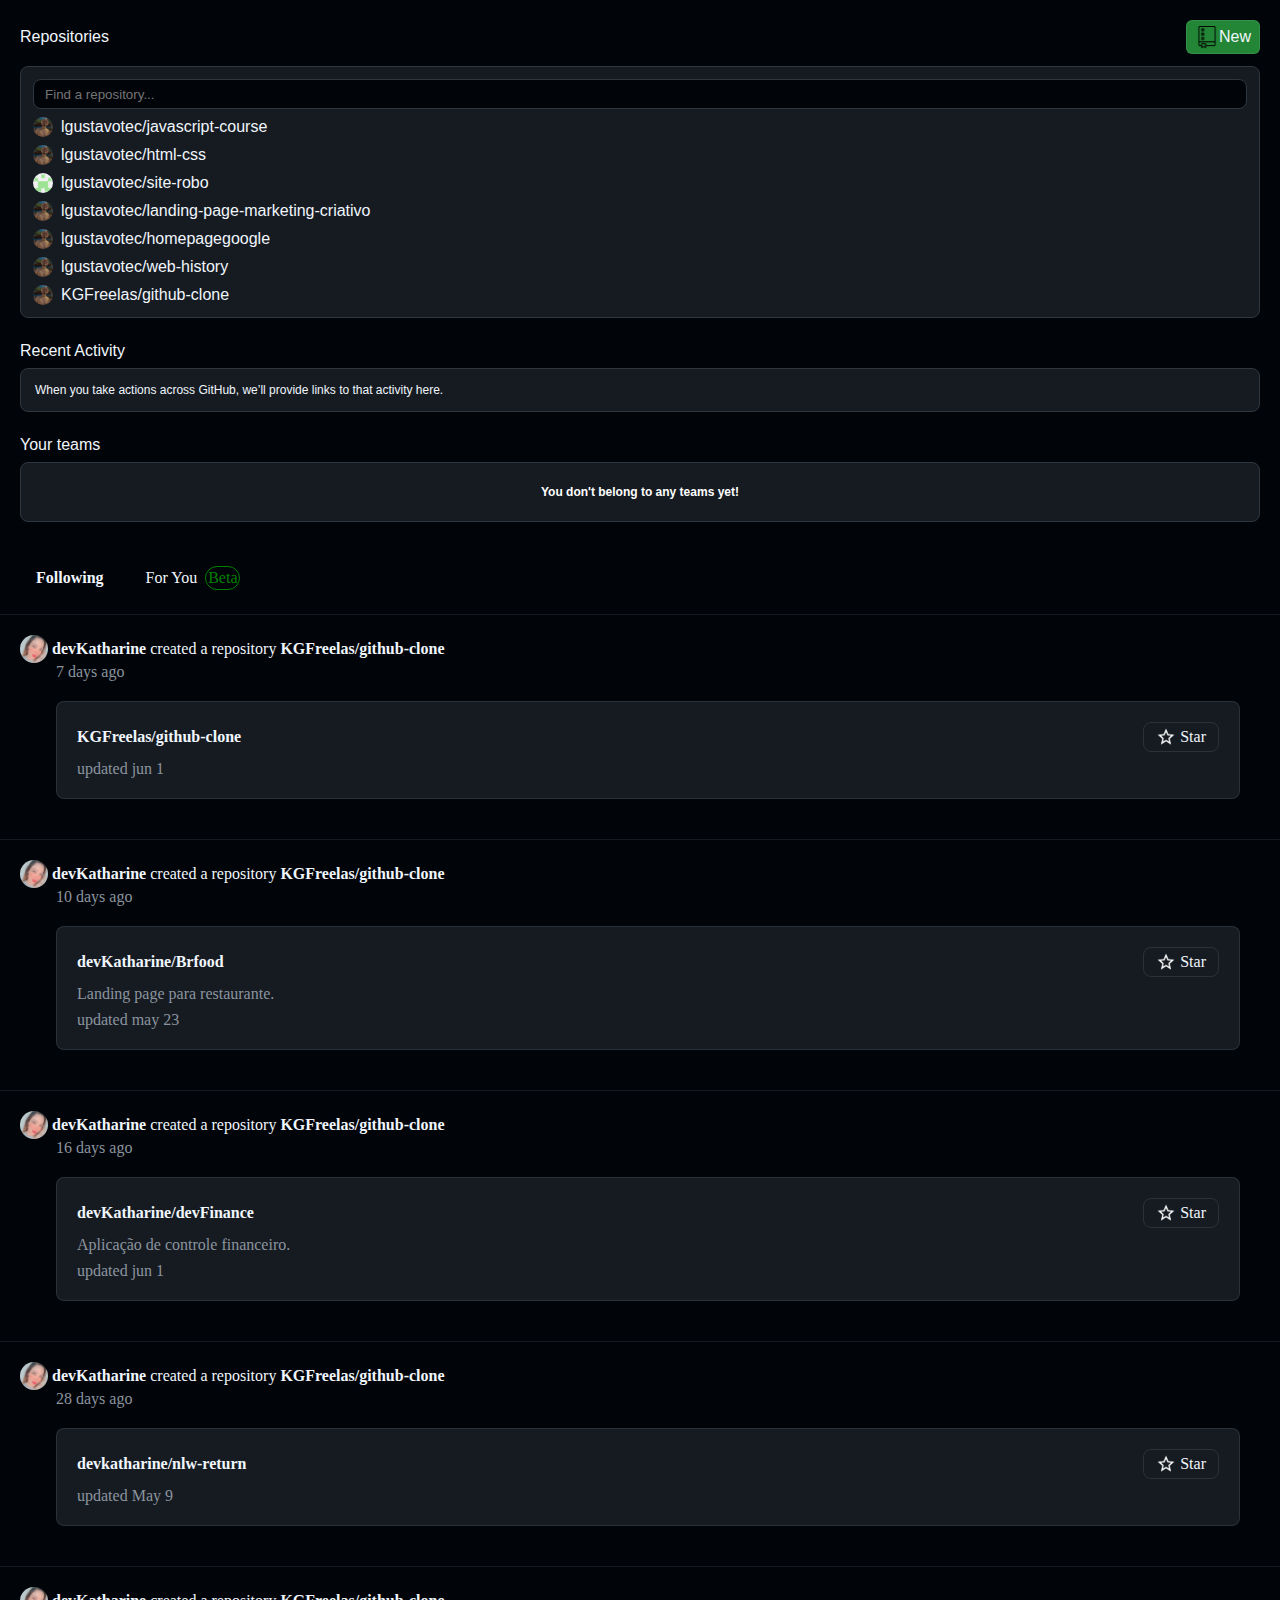
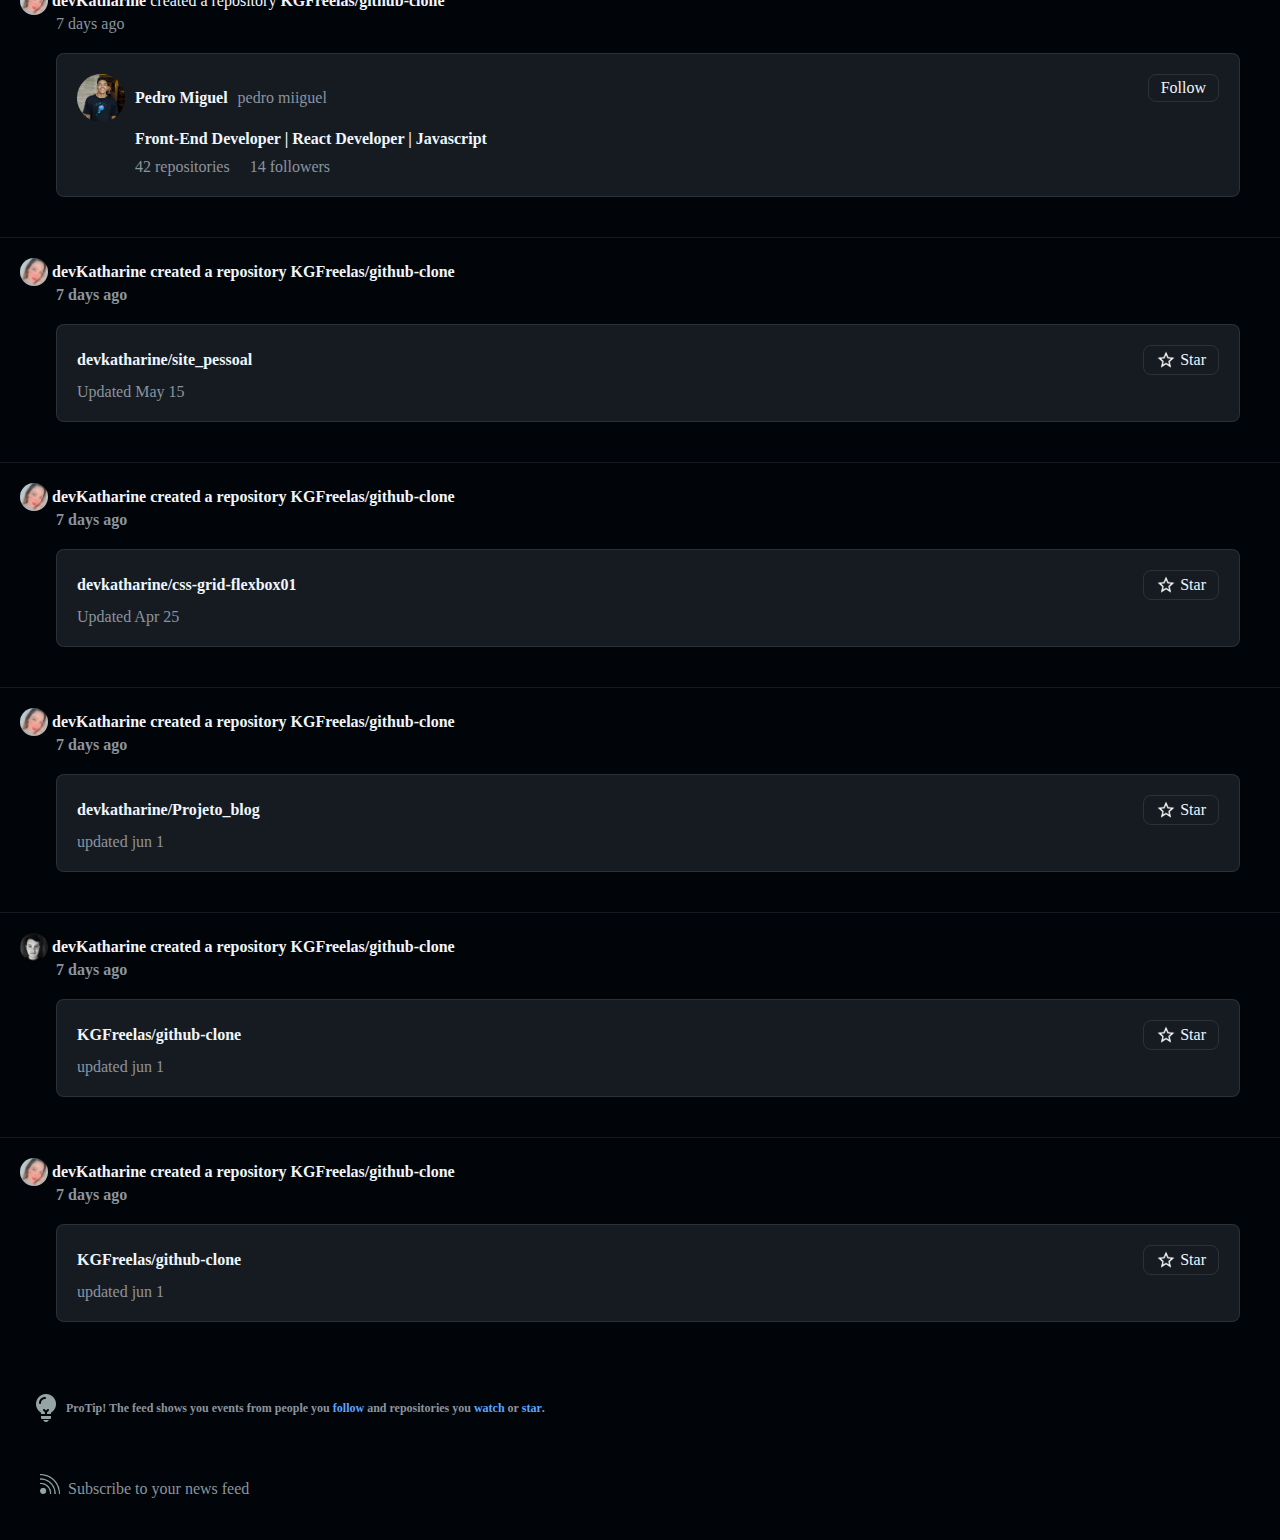
==== commit b3636b37: "imagens novas. footer adicionado." ====
--- a/index.html
+++ b/index.html
@@ -413,6 +413,24 @@
           </div>
         </div>
       </article>
+
+      <footer>
+        <div class="principal-footer">
+          <div class="lamp">
+            <img src="images/icons8-lamp-32.png" alt="">
+          <p>ProTip! The feed shows you events from people you <strong>follow</strong> and repositories you <strong>watch</strong> or <strong>star</strong>.</p>
+
+          </div>
+
+          <div class="wifi">
+            <img src="images/icons-wifi.png" alt="">
+            <a href=""> 
+              <p>Subscribe to your news feed</p> 
+            </a>
+          </div>
+          
+        </div>
+      </footer>
     </main>
   </body>
 </html>
--- a/styles/index.css
+++ b/styles/index.css
@@ -273,6 +273,68 @@
   padding: 10px;
 }
 
+/* -------footer----------*/
+
+.principal-footer {
+  display: flex;
+  flex-direction: column;
+  padding: 20px;
+  gap: 20px;
+}
+
+.lamp {
+  padding: 10px;
+  display: flex;
+  align-items: center;
+  gap: 4px;
+}
+
+.lamp p {
+  color: #8b949e;
+  font-size: 12px;
+  text-justify: auto;
+}
+
+.lamp p strong {
+  color: #58a6ff;
+}
+
+.wifi {
+  display: flex;
+  gap: 8px;
+  padding: 20px;
+}
+
+.wifi a p {
+  font-weight: normal;
+  font-size: 16px;
+  color: #8b949e;
+  margin: 0;
+  padding: 0;
+  margin-top: 6px;
+}
+
+.wifi a p:hover {
+  color: #58a6ff;
+  text-decoration: underline;
+}
+
+.wifi img {
+  margin: 0;
+  margin-bottom: 6px;
+  width: 20px;
+}
+
+.link-img {
+  display: flex;
+  align-items: center;
+  gap: 8px;
+}
+
+.link-img:hover {
+  text-decoration: underline;
+}
+
 @media (min-width: 768px) {
   .green-button {
     display: inline-flex;
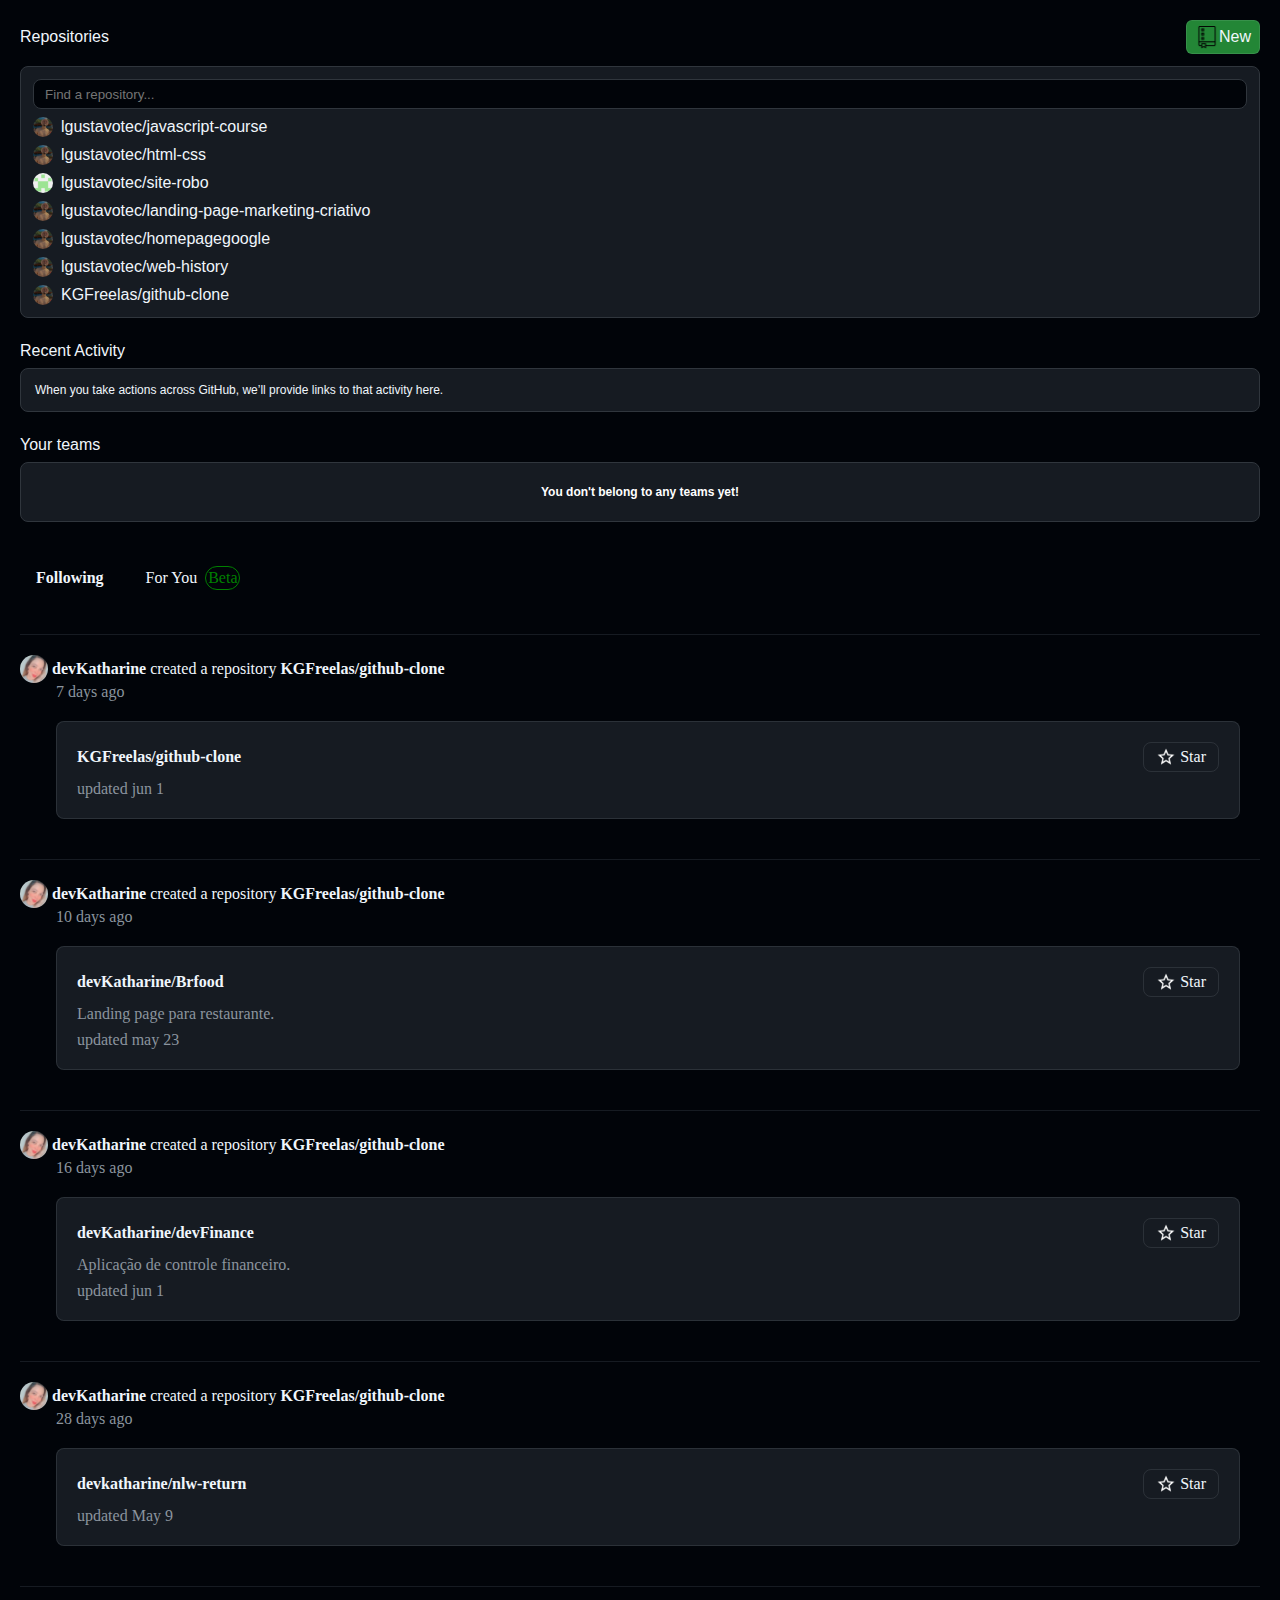
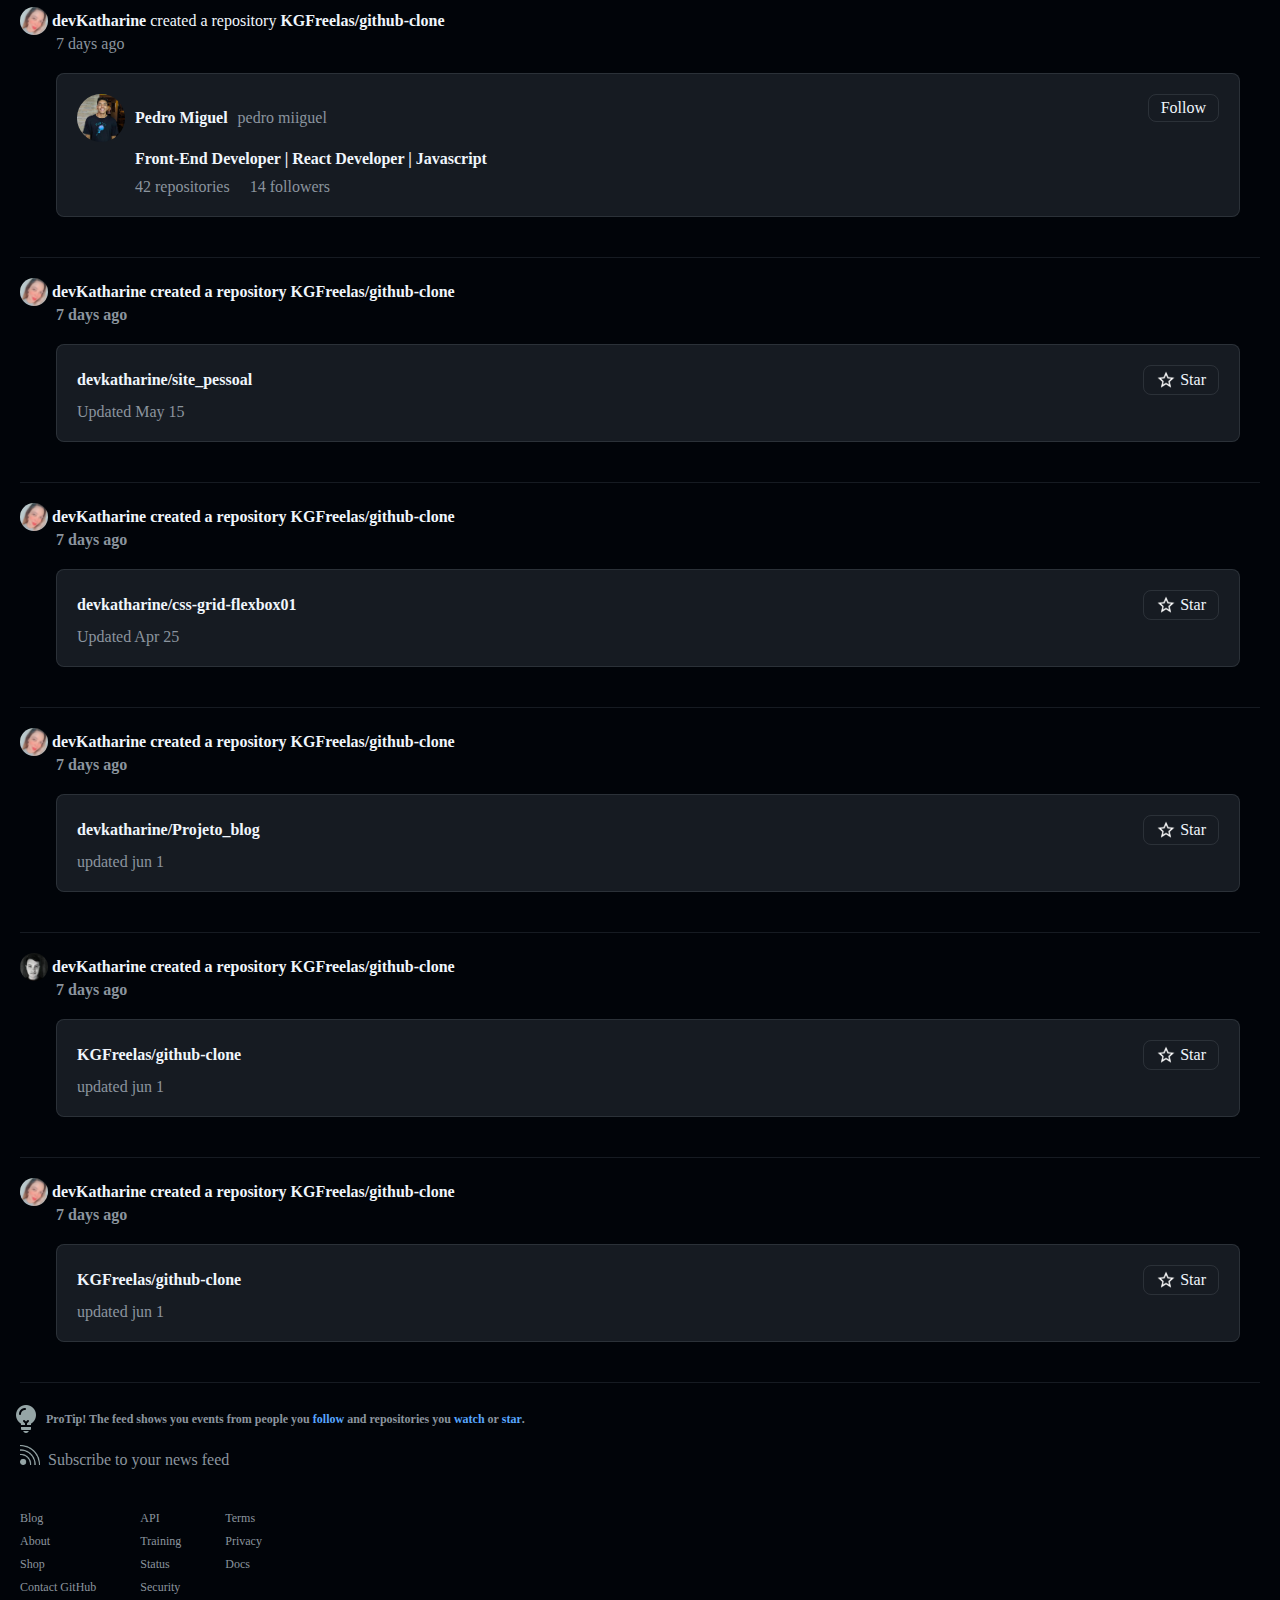
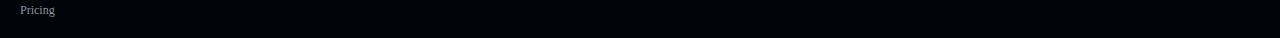
==== commit d58150a8: "footer finalizado" ====
--- a/index.html
+++ b/index.html
@@ -430,6 +430,18 @@
           </div>
           
         </div>
+
+        <div class="link-footer">
+          <div class="sub-footer">
+            <a href="">Blog</a><a href="">About</a><a href="">Shop</a><a href="">Contact GitHub</a><a href="">Pricing</a>
+          </div>
+          <div class="sub-footer">
+            <a href="">API</a><a href="">Training</a><a href="">Status</a><a href="">Security</a>
+          </div>
+          <div class="sub-footer">
+            <a href="">Terms</a><a href="">Privacy</a><a href="">Docs</a>
+          </div>
+        </div>
       </footer>
     </main>
   </body>
--- a/styles/index.css
+++ b/styles/index.css
@@ -46,8 +46,9 @@
 .box-activity {
   display: flex;
   flex-direction: column;
-  padding: 20px;
+  padding-top: 20px;
   border-top: 1px solid #161b22;
+  margin: 20px;
 }
 
 .box-notify {
@@ -278,15 +279,16 @@
 .principal-footer {
   display: flex;
   flex-direction: column;
-  padding: 20px;
-  gap: 20px;
+  border-top: 1px solid #161b22;
+  margin: 20px;
+  padding-top: 20px;
 }
 
 .lamp {
-  padding: 10px;
   display: flex;
   align-items: center;
   gap: 4px;
+  margin-left: -10px;
 }
 
 .lamp p {
@@ -302,7 +304,8 @@
 .wifi {
   display: flex;
   gap: 8px;
-  padding: 20px;
+
+  margin-top: 10px;
 }
 
 .wifi a p {
@@ -332,6 +335,29 @@
 }
 
 .link-img:hover {
+  text-decoration: underline;
+}
+
+.link-footer {
+  display: flex;
+  padding: 20px;
+  gap: 44px;
+}
+
+.sub-footer {
+  display: flex;
+  flex-direction: column;
+  font-size: 12px;
+  font-weight: normal;
+  gap: 8px;
+}
+
+.sub-footer a {
+  color: #8b949e;
+}
+
+.sub-footer a:hover {
+  color: #58a6ff;
   text-decoration: underline;
 }
 
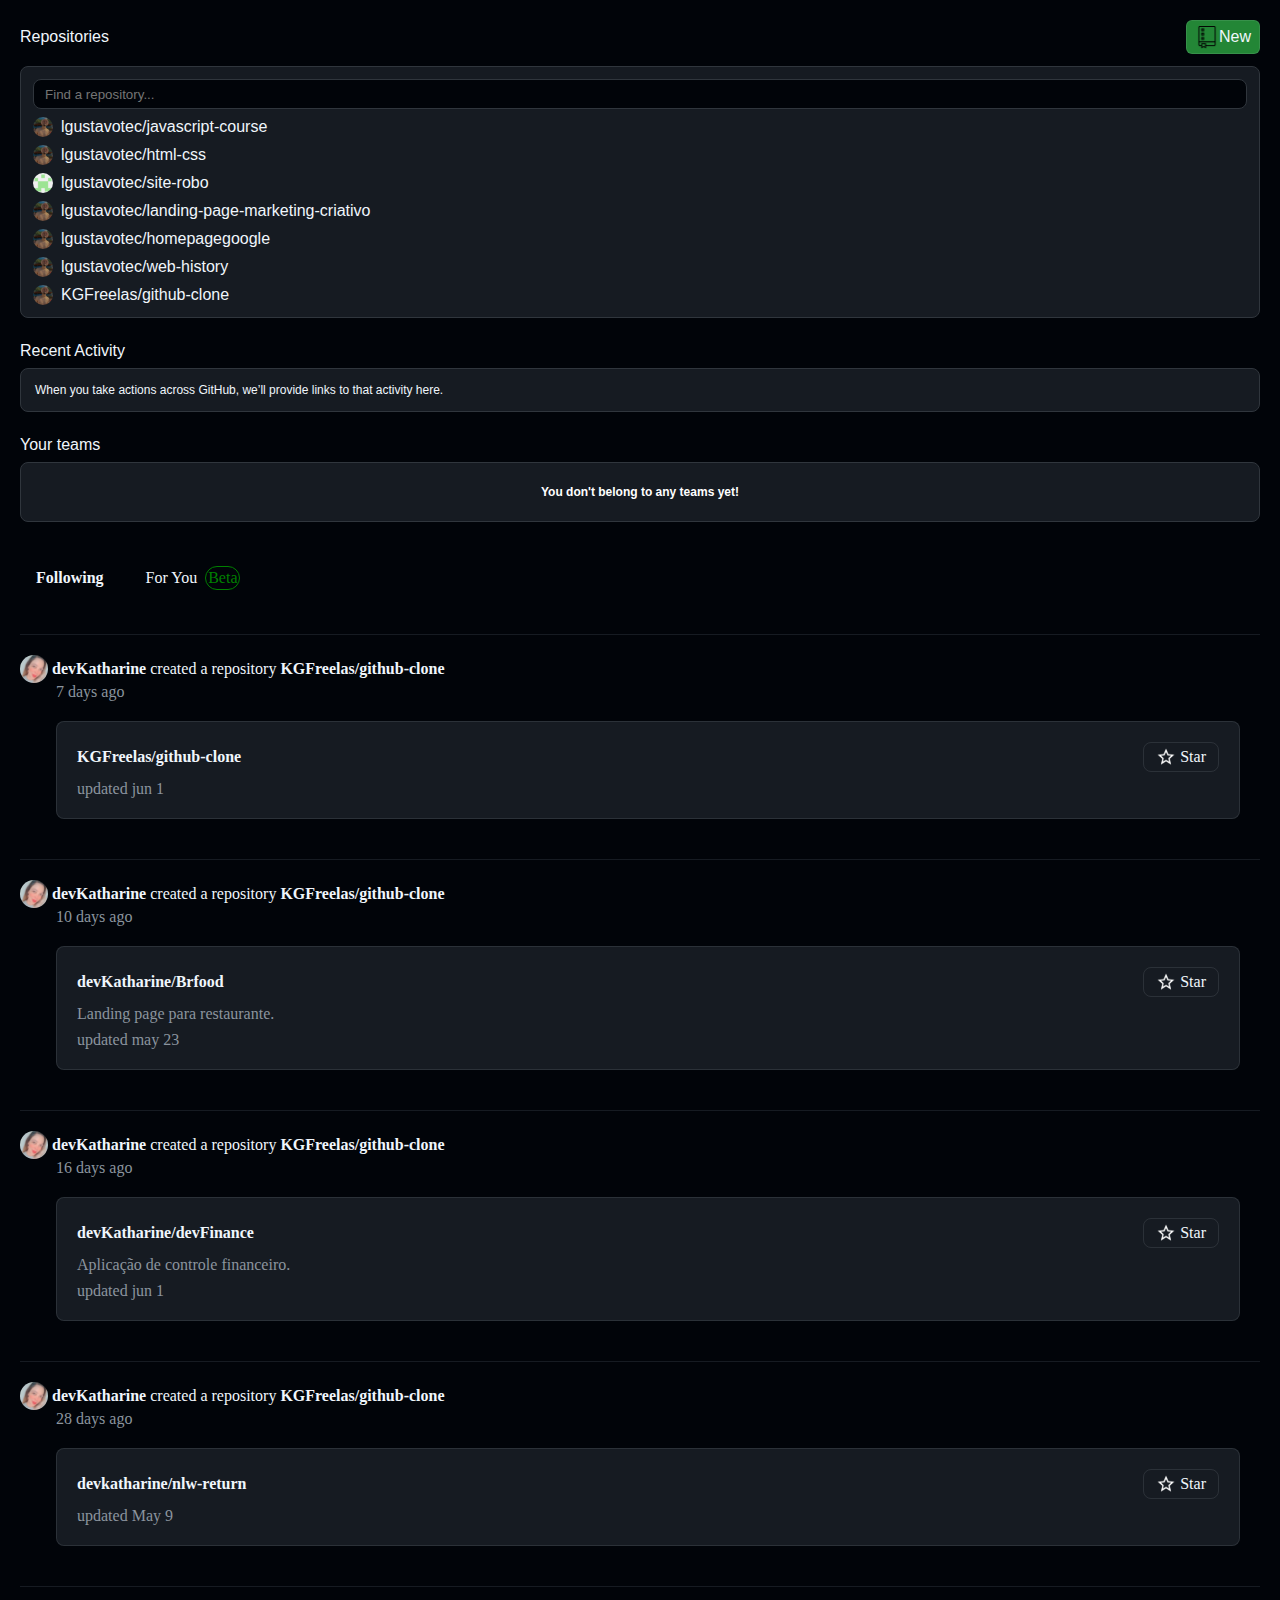
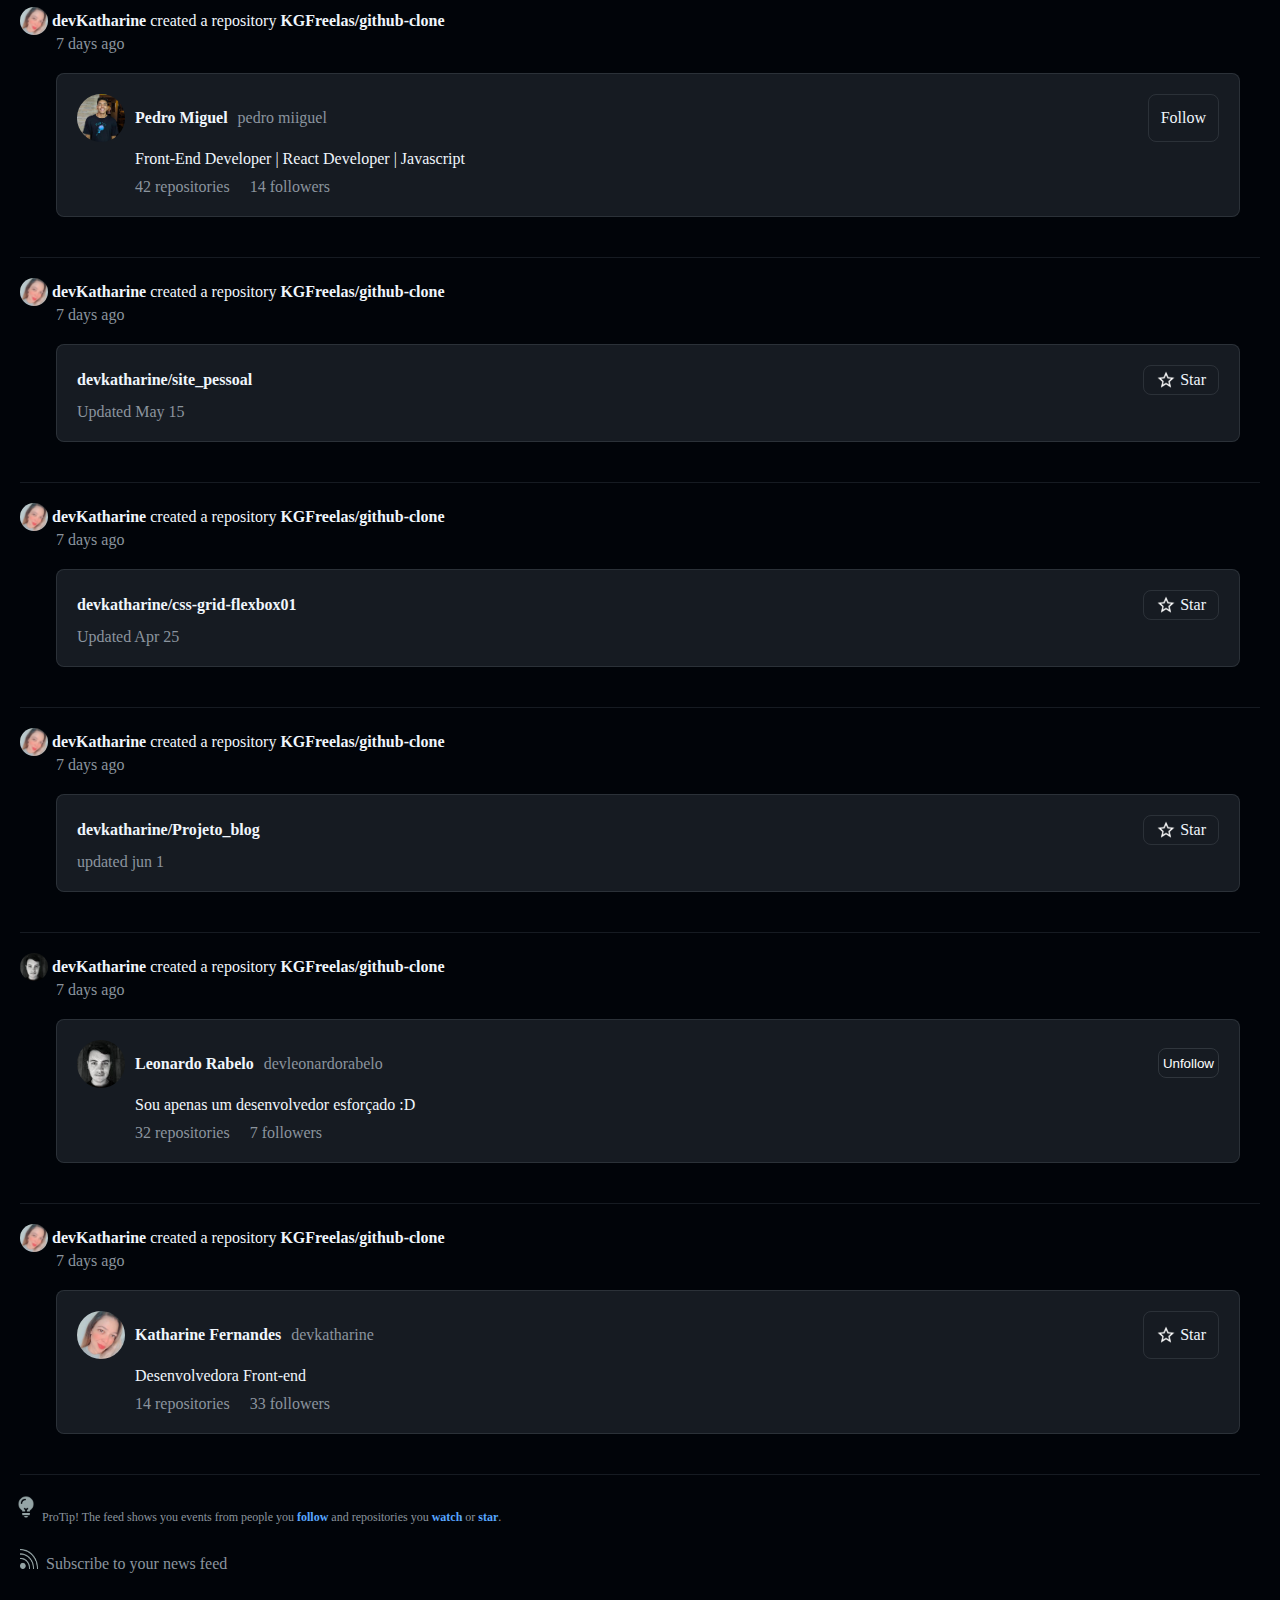
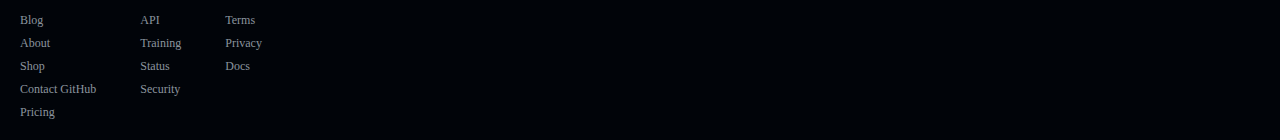
==== commit a087cfe8: "footer finalizado e input adicionado perfil leo" ====
--- a/index.html
+++ b/index.html
@@ -110,6 +110,7 @@
                 <img src="images/star-png.png" alt="" />
                 <p>Star</p>
               </div>
+              
             </div>
 
             <div class="box-lembrete">
@@ -236,9 +237,8 @@
             <div class="box-sub-kgfreelas">
               <div class="box-kgfreelas-githubclone">
                 <img src="images/pedro-perfil.jpeg" alt="" />
-                <a href=""
-                  ><strong><strong>Pedro Miguel</strong></a
-                > <a href="">pedro miiguel</a>
+                <a href=""><strong>Pedro Miguel</strong></a>
+                <a href="">pedro miiguel</a>
               </div>
 
               <div class="box-star">
@@ -335,9 +335,7 @@
             <div class="box-sub-kgfreelas">
               <div class="box-kgfreelas-githubclone">
                 <a href=""><strong>devkatharine/Projeto_blog</strong></a>
-                
-              </div>
-              
+              </div>
 
               <div class="box-star">
                 <img src="images/star-png.png" alt="" />
@@ -367,49 +365,59 @@
           <div class="box-kgfreelas-principal">
             <div class="box-sub-kgfreelas">
               <div class="box-kgfreelas-githubclone">
-                <a href=""><strong>KGFreelas/github-clone</strong></a>
-              </div>
-
-              <div class="box-star">
-                <img src="images/star-png.png" alt="" />
-                <p>Star</p>
-              </div>
-            </div>
-
-            <div class="box-lembrete">
-              <p>updated jun 1</p>
-            </div>
-          </div>
-        </div>
-      </article>
-
-      <article>
-        <div class="box-activity">
-          <div class="box-notify">
-            <img src="images/perfilkakau.JPEG" alt="" />
-            <a href=""><strong>devKatharine</strong></a>
-            <p>created a repository</p>
-            <a href=""><strong>KGFreelas/github-clone</strong></a>
-          </div>
-          <div class="lembrete">
-            <p>7 days ago</p>
-          </div>
-
-          <div class="box-kgfreelas-principal">
-            <div class="box-sub-kgfreelas">
-              <div class="box-kgfreelas-githubclone">
-                <a href=""><strong>KGFreelas/github-clone</strong></a>
-              </div>
-
-              <div class="box-star">
-                <img src="images/star-png.png" alt="" />
-                <p>Star</p>
-              </div>
-            </div>
-
-            <div class="box-lembrete">
-              <p>updated jun 1</p>
-            </div>
+                <img src="images/perfilleo.jpeg" alt="" />
+                <a href=""><strong>Leonardo Rabelo</strong></a>
+                <a href="">devleonardorabelo</a>
+              </div>
+
+              <div class="box-star-unic">
+                <input type="button" value="Unfollow" />
+              </div>
+            </div>
+
+            <div class="box-lembrete-img">
+              <p>Sou apenas um desenvolvedor esforçado :D</p>
+              <div class="box-lembrete-rp">
+                <p>32 repositories</p>
+                <p>7 followers</p>
+              </div>
+            </div>
+          </div>
+        </div>
+      </article>
+
+      <article>
+        <div class="box-activity">
+          <div class="box-notify">
+            <img src="images/perfilkakau.JPEG" alt="" />
+            <a href=""><strong>devKatharine</strong></a>
+            <p>created a repository</p>
+            <a href=""><strong>KGFreelas/github-clone</strong></a>
+          </div>
+          <div class="lembrete">
+            <p>7 days ago</p>
+          </div>
+
+          <div class="box-kgfreelas-principal">
+            <div class="box-sub-kgfreelas">
+              <div class="box-kgfreelas-githubclone">
+                <img src="images/perfilkakau.JPEG" alt="" />
+                <a href=""><strong>Katharine Fernandes</strong></a>
+                <a href="">devkatharine</a>
+              </div>
+
+              <div class="box-star">
+                <img src="images/star-png.png" alt="" />
+                <p>Star</p>
+              </div>
+            </div>
+
+           <div class="box-lembrete-img">
+              <p>Desenvolvedora Front-end</p>
+              <div class="box-lembrete-rp">
+                <p>14 repositories</p>
+                <p>33 followers</p>
+              </div>
           </div>
         </div>
       </article>
@@ -417,26 +425,30 @@
       <footer>
         <div class="principal-footer">
           <div class="lamp">
-            <img src="images/icons8-lamp-32.png" alt="">
-          <p>ProTip! The feed shows you events from people you <strong>follow</strong> and repositories you <strong>watch</strong> or <strong>star</strong>.</p>
-
+            <img src="images/icons8-lamp-32.png" alt="" />
+            <p>
+              ProTip! The feed shows you events from people you
+              <strong>follow</strong> and repositories you
+              <strong>watch</strong> or <strong>star</strong>.
+            </p>
           </div>
 
           <div class="wifi">
-            <img src="images/icons-wifi.png" alt="">
-            <a href=""> 
-              <p>Subscribe to your news feed</p> 
+            <img src="images/icons-wifi.png" alt="" />
+            <a href="">
+              <p>Subscribe to your news feed</p>
             </a>
           </div>
-          
         </div>
 
         <div class="link-footer">
           <div class="sub-footer">
-            <a href="">Blog</a><a href="">About</a><a href="">Shop</a><a href="">Contact GitHub</a><a href="">Pricing</a>
+            <a href="">Blog</a><a href="">About</a><a href="">Shop</a
+            ><a href="">Contact GitHub</a><a href="">Pricing</a>
           </div>
           <div class="sub-footer">
-            <a href="">API</a><a href="">Training</a><a href="">Status</a><a href="">Security</a>
+            <a href="">API</a><a href="">Training</a><a href="">Status</a
+            ><a href="">Security</a>
           </div>
           <div class="sub-footer">
             <a href="">Terms</a><a href="">Privacy</a><a href="">Docs</a>
--- a/styles/index.css
+++ b/styles/index.css
@@ -110,6 +110,7 @@
   color: #8b949e;
   font-weight: normal;
 }
+
 .box-kgfreelas-githubclone a:hover {
   color: #58a6ff;
 }
@@ -131,6 +132,11 @@
   padding: 4px 12px;
 }
 
+.box-star-ld {
+  padding: 4px 12px;
+  border: 1px solid white;
+}
+
 .box-star:hover {
   border: 1px solid rgba(255, 255, 255, 0.541);
 }
@@ -141,6 +147,18 @@
 
 .box-star img {
   width: 20px;
+}
+
+.box-star-unic input {
+  margin-left: 8px;
+  margin-top: 8px;
+  padding: 4px;
+  color: white;
+  background-color: #161b22;
+}
+
+.box-star-unic input:hover {
+  border: 1px solid rgba(255, 255, 255, 0.541);
 }
 
 .box-lembrete p {
@@ -297,6 +315,13 @@
   text-justify: auto;
 }
 
+.lamp img {
+  width: 24px;
+  padding-bottom: 0;
+  margin-bottom: 20px;
+  margin-left: 4px;
+}
+
 .lamp p strong {
   color: #58a6ff;
 }
@@ -324,8 +349,8 @@
 
 .wifi img {
   margin: 0;
-  margin-bottom: 6px;
-  width: 20px;
+  margin-bottom: 4px;
+  width: 18px;
 }
 
 .link-img {
